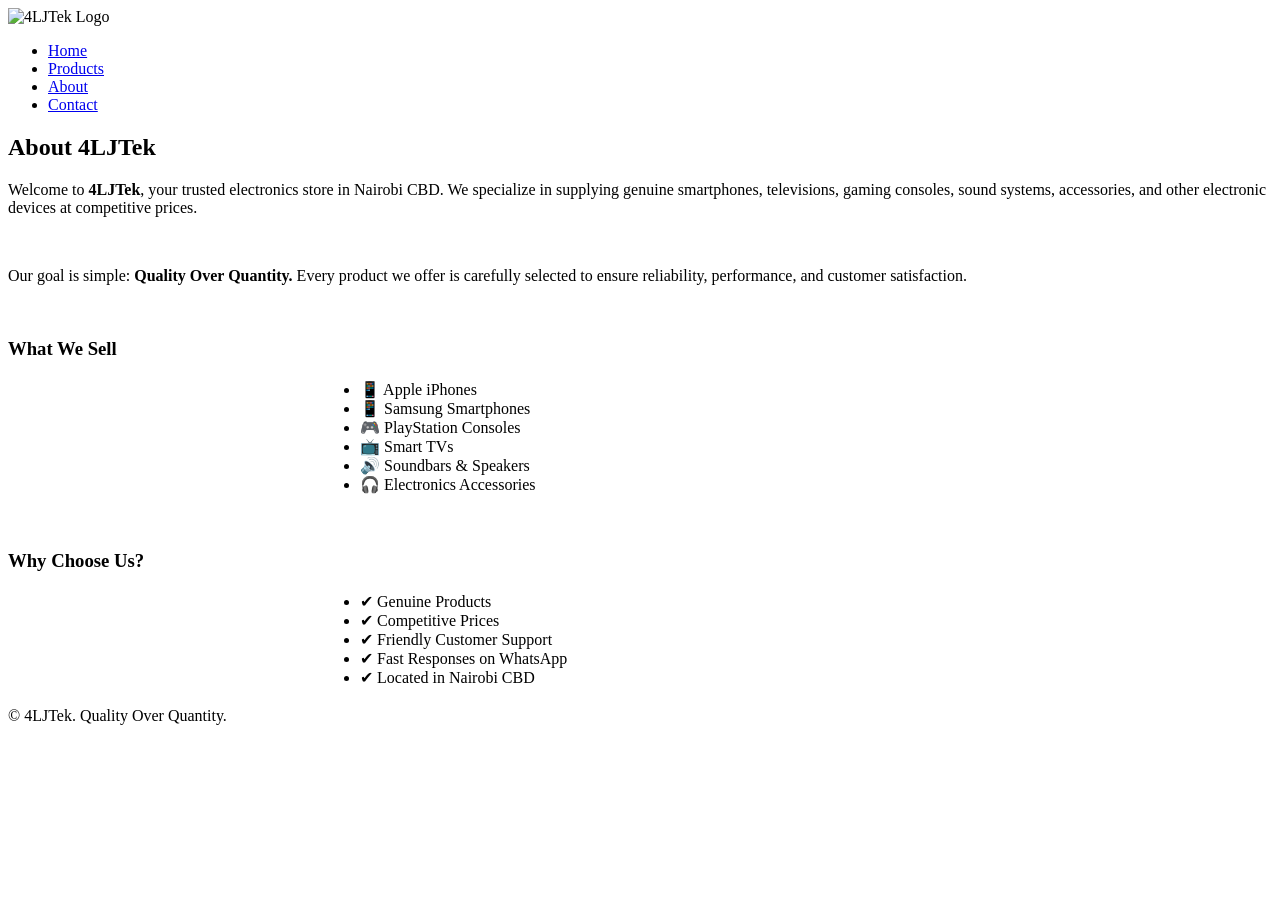
==== about.html @ 1acc46d1 "Rename About.html to about.html" ====
<!DOCTYPE html>
<html lang="en">
<head>
    <meta charset="UTF-8">
    <meta name="viewport" content="width=device-width, initial-scale=1.0">
    <title>About Us | 4LJTek</title>
    <link rel="stylesheet" href="css/style.css">
</head>
<body>

<header>
    <div class="logo">
        <img src="images/logo.png" alt="4LJTek Logo">
    </div>

    <nav>
        <ul>
            <li><a href="index.html">Home</a></li>
            <li><a href="products.html">Products</a></li>
            <li><a href="about.html">About</a></li>
            <li><a href="contact.html">Contact</a></li>
        </ul>
    </nav>
</header>

<section class="about">
    <h2>About 4LJTek</h2>

    <p>
        Welcome to <strong>4LJTek</strong>, your trusted electronics store in Nairobi CBD.
        We specialize in supplying genuine smartphones, televisions, gaming consoles,
        sound systems, accessories, and other electronic devices at competitive prices.
    </p>

    <br>

    <p>
        Our goal is simple:
        <strong>Quality Over Quantity.</strong>
        Every product we offer is carefully selected to ensure reliability,
        performance, and customer satisfaction.
    </p>

    <br>

    <h3>What We Sell</h3>

    <ul style="max-width:600px;margin:20px auto;text-align:left;">
        <li>📱 Apple iPhones</li>
        <li>📱 Samsung Smartphones</li>
        <li>🎮 PlayStation Consoles</li>
        <li>📺 Smart TVs</li>
        <li>🔊 Soundbars & Speakers</li>
        <li>🎧 Electronics Accessories</li>
    </ul>

    <br>

    <h3>Why Choose Us?</h3>

    <ul style="max-width:600px;margin:20px auto;text-align:left;">
        <li>✔ Genuine Products</li>
        <li>✔ Competitive Prices</li>
        <li>✔ Friendly Customer Support</li>
        <li>✔ Fast Responses on WhatsApp</li>
        <li>✔ Located in Nairobi CBD</li>
    </ul>

</section>

<footer>
    <p>&copy; <span id="year"></span> 4LJTek. Quality Over Quantity.</p>
</footer>

<script src="js/script.js"></script>

</body>
</html>
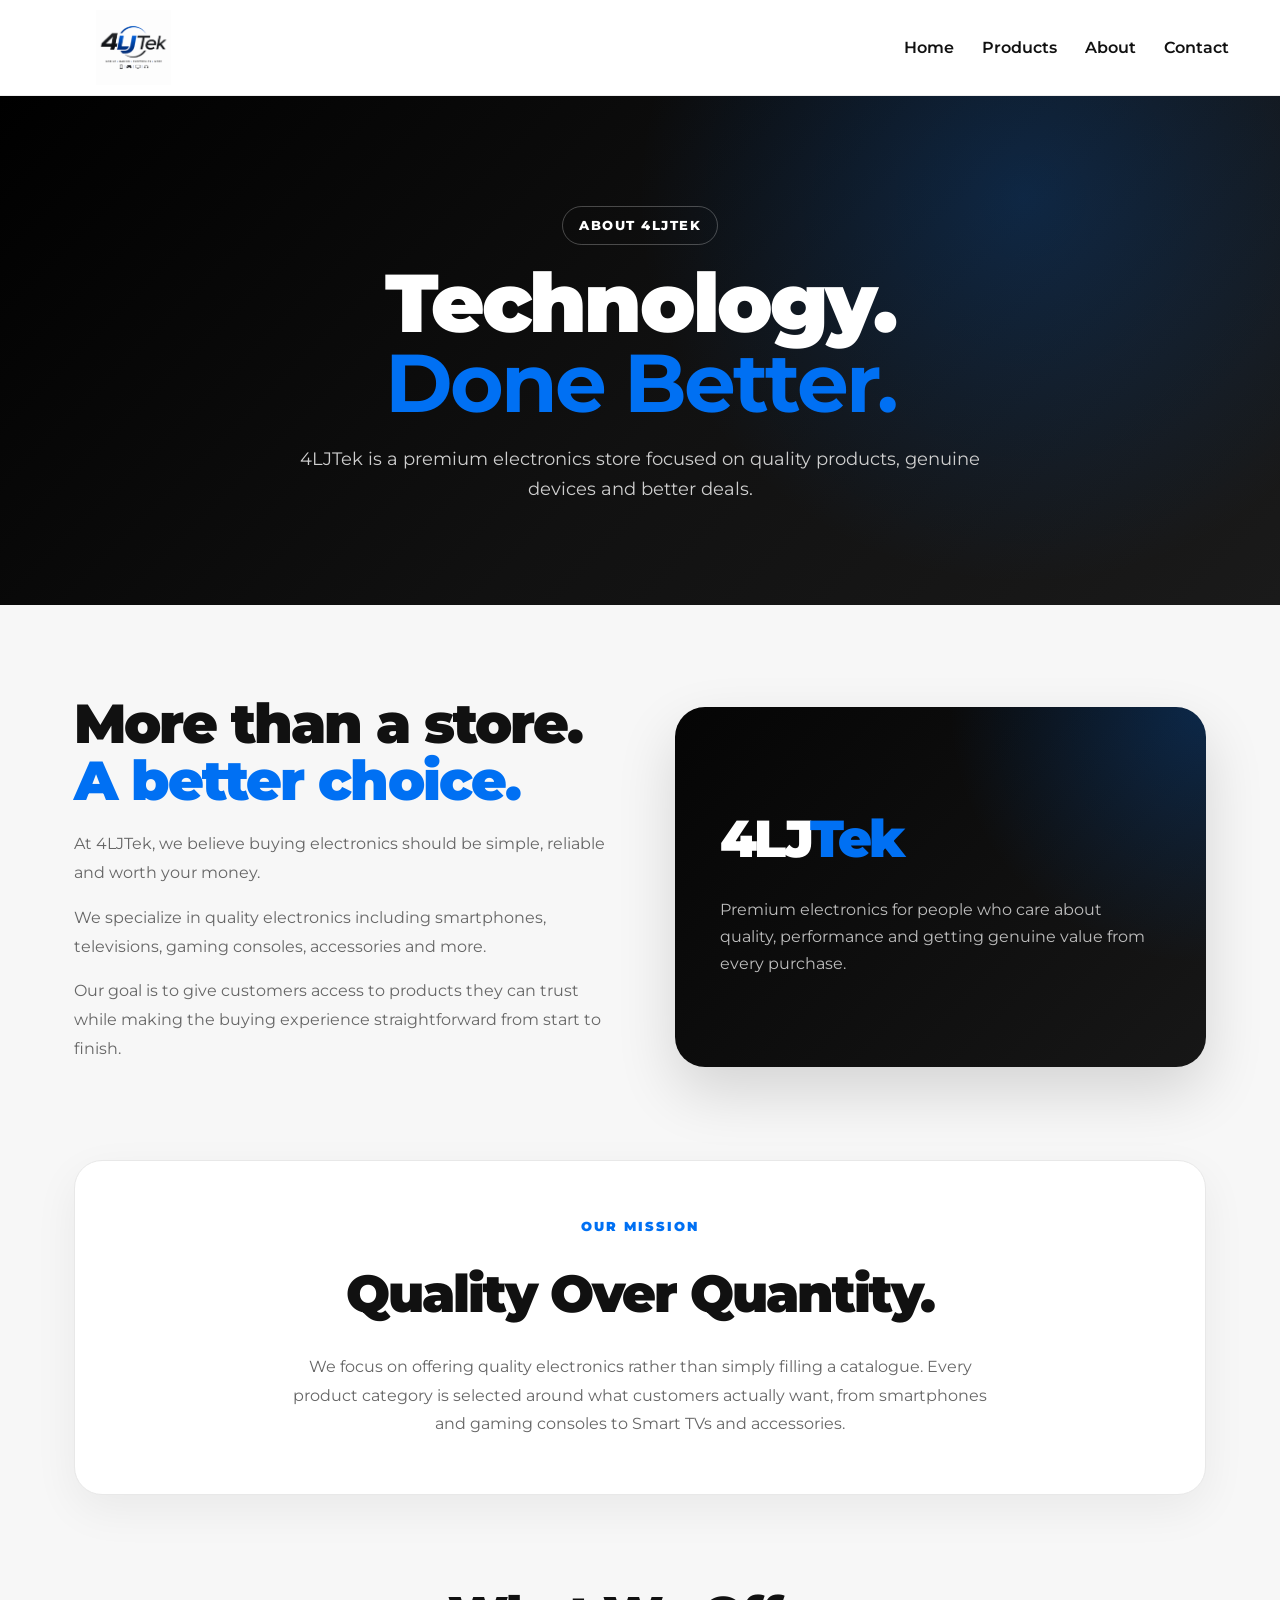
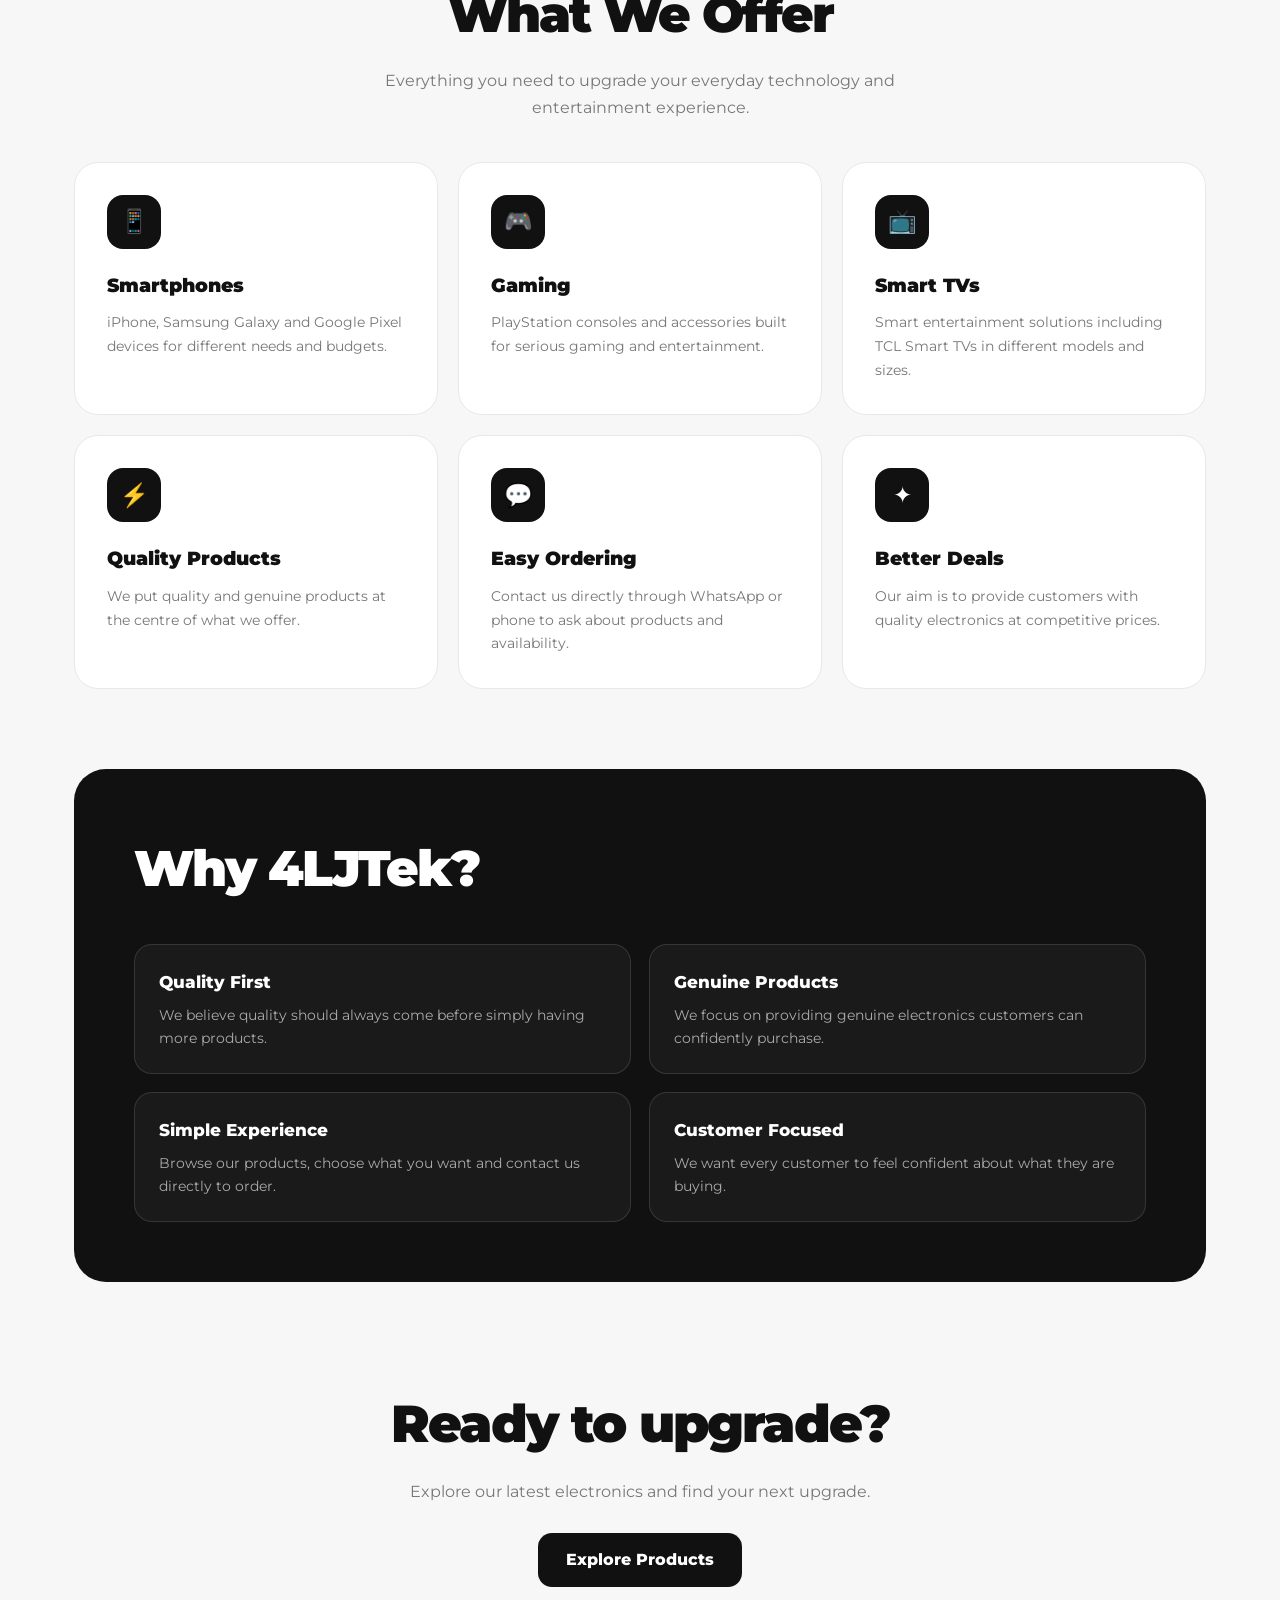
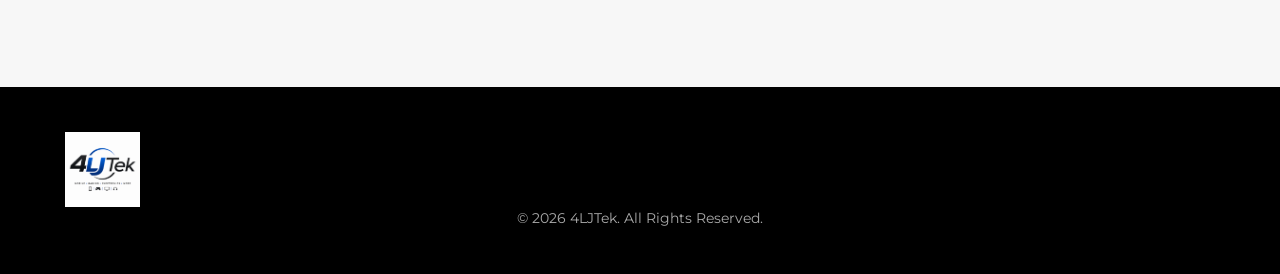
==== commit f8ff4b20: "Update about.html" ====
--- a/about.html
+++ b/about.html
@@ -1,14 +1,416 @@
 <!DOCTYPE html>
 <html lang="en">
+
 <head>
     <meta charset="UTF-8">
     <meta name="viewport" content="width=device-width, initial-scale=1.0">
-    <title>About Us | 4LJTek</title>
+
+    <title>About 4LJTek | Premium Electronics</title>
+
     <link rel="stylesheet" href="css/style.css">
+
+    <style>
+        /* ==========================================
+           4LJTEK PREMIUM ABOUT PAGE
+           ========================================== */
+
+        .about-page {
+            background: #f7f7f7;
+            color: #111;
+        }
+
+        /* HERO */
+
+        .about-hero {
+            background:
+                radial-gradient(circle at 80% 20%, rgba(0, 112, 243, 0.22), transparent 35%),
+                linear-gradient(135deg, #000000, #111111 55%, #1a1a1a);
+            color: #fff;
+            padding: 110px 7% 100px;
+            text-align: center;
+        }
+
+        .about-hero span {
+            display: inline-block;
+            margin-bottom: 18px;
+            padding: 8px 16px;
+            border: 1px solid rgba(255,255,255,.25);
+            border-radius: 30px;
+            font-size: 13px;
+            font-weight: 800;
+            letter-spacing: 1.5px;
+            text-transform: uppercase;
+            color: #fff;
+        }
+
+        .about-hero h1 {
+            margin: 0 auto 20px;
+            max-width: 900px;
+            font-size: clamp(44px, 7vw, 82px);
+            line-height: .98;
+            letter-spacing: -3px;
+            font-weight: 900;
+        }
+
+        .about-hero h1 strong {
+            color: #0070f3;
+        }
+
+        .about-hero p {
+            max-width: 680px;
+            margin: 0 auto;
+            color: #cfcfcf;
+            font-size: 18px;
+            line-height: 1.7;
+        }
+
+
+        /* MAIN */
+
+        .about-content {
+            max-width: 1180px;
+            margin: auto;
+            padding: 90px 24px;
+        }
+
+
+        /* INTRO */
+
+        .about-intro {
+            display: grid;
+            grid-template-columns: 1fr 1fr;
+            gap: 70px;
+            align-items: center;
+            margin-bottom: 80px;
+        }
+
+        .about-intro h2 {
+            margin: 0 0 20px;
+            font-size: clamp(34px, 5vw, 55px);
+            line-height: 1.05;
+            letter-spacing: -2px;
+            font-weight: 900;
+        }
+
+        .about-intro h2 span {
+            color: #0070f3;
+        }
+
+        .about-intro p {
+            color: #666;
+            font-size: 16px;
+            line-height: 1.8;
+            margin-bottom: 16px;
+        }
+
+
+        /* BRAND CARD */
+
+        .about-brand-card {
+            min-height: 360px;
+            border-radius: 30px;
+            padding: 45px;
+            background:
+                radial-gradient(circle at top right, rgba(0,112,243,.25), transparent 40%),
+                linear-gradient(135deg, #050505, #171717);
+            color: #fff;
+            display: flex;
+            flex-direction: column;
+            justify-content: center;
+            box-shadow: 0 25px 60px rgba(0,0,0,.14);
+        }
+
+        .about-brand-card .brand-mark {
+            font-size: 52px;
+            font-weight: 900;
+            letter-spacing: -3px;
+            margin-bottom: 15px;
+        }
+
+        .about-brand-card .brand-mark span {
+            color: #0070f3;
+        }
+
+        .about-brand-card p {
+            color: #bdbdbd;
+            line-height: 1.7;
+            margin: 0;
+        }
+
+
+        /* MISSION */
+
+        .mission-card {
+            background: #fff;
+            border: 1px solid #e8e8e8;
+            border-radius: 28px;
+            padding: 55px;
+            text-align: center;
+            box-shadow: 0 15px 45px rgba(0,0,0,.06);
+            margin-bottom: 80px;
+        }
+
+        .mission-card small {
+            display: block;
+            margin-bottom: 15px;
+            color: #0070f3;
+            font-size: 13px;
+            font-weight: 900;
+            letter-spacing: 2px;
+            text-transform: uppercase;
+        }
+
+        .mission-card h2 {
+            margin: 0 0 18px;
+            font-size: clamp(34px, 5vw, 52px);
+            font-weight: 900;
+            letter-spacing: -2px;
+        }
+
+        .mission-card p {
+            max-width: 700px;
+            margin: auto;
+            color: #666;
+            line-height: 1.8;
+            font-size: 16px;
+        }
+
+
+        /* WHAT WE OFFER */
+
+        .offer-section {
+            margin-bottom: 80px;
+        }
+
+        .section-heading {
+            text-align: center;
+            margin-bottom: 40px;
+        }
+
+        .section-heading h2 {
+            margin: 0 0 12px;
+            font-size: clamp(34px, 5vw, 50px);
+            font-weight: 900;
+            letter-spacing: -2px;
+        }
+
+        .section-heading p {
+            margin: 0 auto;
+            max-width: 600px;
+            color: #777;
+            line-height: 1.7;
+        }
+
+        .offer-grid {
+            display: grid;
+            grid-template-columns: repeat(3, 1fr);
+            gap: 20px;
+        }
+
+        .offer-card {
+            background: #fff;
+            border: 1px solid #e8e8e8;
+            border-radius: 24px;
+            padding: 32px;
+            transition: transform .3s ease, box-shadow .3s ease;
+        }
+
+        .offer-card:hover {
+            transform: translateY(-6px);
+            box-shadow: 0 18px 45px rgba(0,0,0,.08);
+        }
+
+        .offer-icon {
+            width: 54px;
+            height: 54px;
+            border-radius: 16px;
+            background: #111;
+            color: #fff;
+            display: flex;
+            align-items: center;
+            justify-content: center;
+            font-size: 23px;
+            margin-bottom: 22px;
+        }
+
+        .offer-card h3 {
+            margin: 0 0 10px;
+            font-size: 19px;
+            font-weight: 900;
+        }
+
+        .offer-card p {
+            margin: 0;
+            color: #777;
+            line-height: 1.7;
+            font-size: 14px;
+        }
+
+
+        /* WHY 4LJTEK */
+
+        .why-section {
+            background: #111;
+            color: #fff;
+            border-radius: 32px;
+            padding: 60px;
+            margin-bottom: 80px;
+        }
+
+        .why-section h2 {
+            margin: 0 0 35px;
+            font-size: clamp(34px, 5vw, 50px);
+            font-weight: 900;
+            letter-spacing: -2px;
+        }
+
+        .why-grid {
+            display: grid;
+            grid-template-columns: repeat(2, 1fr);
+            gap: 18px;
+        }
+
+        .why-item {
+            padding: 24px;
+            border: 1px solid rgba(255,255,255,.12);
+            border-radius: 18px;
+            background: rgba(255,255,255,.04);
+        }
+
+        .why-item h3 {
+            margin: 0 0 8px;
+            font-size: 17px;
+            font-weight: 800;
+        }
+
+        .why-item p {
+            margin: 0;
+            color: #aaa;
+            font-size: 14px;
+            line-height: 1.6;
+        }
+
+
+        /* CTA */
+
+        .about-cta {
+            text-align: center;
+            padding: 20px 0 10px;
+        }
+
+        .about-cta h2 {
+            margin: 0 0 14px;
+            font-size: clamp(34px, 5vw, 52px);
+            font-weight: 900;
+            letter-spacing: -2px;
+        }
+
+        .about-cta p {
+            color: #777;
+            margin-bottom: 28px;
+        }
+
+        .about-cta a {
+            display: inline-flex;
+            align-items: center;
+            justify-content: center;
+            min-height: 54px;
+            padding: 0 28px;
+            border-radius: 14px;
+            background: #111;
+            color: #fff;
+            text-decoration: none;
+            font-weight: 800;
+            transition: transform .2s ease;
+        }
+
+        .about-cta a:hover {
+            transform: translateY(-3px);
+        }
+
+
+        /* MOBILE */
+
+        @media (max-width: 700px) {
+
+            .about-hero {
+                padding: 75px 22px 70px;
+            }
+
+            .about-hero h1 {
+                letter-spacing: -2px;
+            }
+
+            .about-hero p {
+                font-size: 15px;
+            }
+
+            .about-content {
+                padding: 60px 18px;
+            }
+
+            .about-intro {
+                grid-template-columns: 1fr;
+                gap: 35px;
+                margin-bottom: 55px;
+            }
+
+            .about-intro h2 {
+                letter-spacing: -1.5px;
+            }
+
+            .about-brand-card {
+                min-height: 280px;
+                padding: 32px;
+                border-radius: 24px;
+            }
+
+            .about-brand-card .brand-mark {
+                font-size: 44px;
+            }
+
+            .mission-card {
+                padding: 35px 24px;
+                border-radius: 24px;
+                margin-bottom: 55px;
+            }
+
+            .offer-section {
+                margin-bottom: 55px;
+            }
+
+            .offer-grid {
+                grid-template-columns: 1fr;
+                gap: 14px;
+            }
+
+            .offer-card {
+                padding: 26px;
+            }
+
+            .why-section {
+                padding: 35px 22px;
+                border-radius: 25px;
+                margin-bottom: 55px;
+            }
+
+            .why-grid {
+                grid-template-columns: 1fr;
+            }
+
+            .about-cta {
+                padding-bottom: 20px;
+            }
+        }
+    </style>
 </head>
-<body>
+
+
+<body class="about-page">
+
 
 <header>
+
     <div class="logo">
         <img src="images/logo.png" alt="4LJTek Logo">
     </div>
@@ -21,58 +423,334 @@
             <li><a href="contact.html">Contact</a></li>
         </ul>
     </nav>
+
 </header>
 
-<section class="about">
-    <h2>About 4LJTek</h2>
+
+<!-- ==========================================
+     HERO
+     ========================================== -->
+
+<section class="about-hero">
+
+    <span>About 4LJTek</span>
+
+    <h1>
+        Technology.<br>
+        <strong>Done Better.</strong>
+    </h1>
 
     <p>
-        Welcome to <strong>4LJTek</strong>, your trusted electronics store in Nairobi CBD.
-        We specialize in supplying genuine smartphones, televisions, gaming consoles,
-        sound systems, accessories, and other electronic devices at competitive prices.
+        4LJTek is a premium electronics store focused on
+        quality products, genuine devices and better deals.
     </p>
 
-    <br>
+</section>
+
+
+<main class="about-content">
+
+
+    <!-- ==========================================
+         INTRO
+         ========================================== -->
+
+    <section class="about-intro">
+
+        <div>
+
+            <h2>
+                More than a store.<br>
+                <span>A better choice.</span>
+            </h2>
+
+            <p>
+                At 4LJTek, we believe buying electronics should
+                be simple, reliable and worth your money.
+            </p>
+
+            <p>
+                We specialize in quality electronics including
+                smartphones, televisions, gaming consoles,
+                accessories and more.
+            </p>
+
+            <p>
+                Our goal is to give customers access to products
+                they can trust while making the buying experience
+                straightforward from start to finish.
+            </p>
+
+        </div>
+
+
+        <div class="about-brand-card">
+
+            <div class="brand-mark">
+                4LJ<span>Tek</span>
+            </div>
+
+            <p>
+                Premium electronics for people who care about
+                quality, performance and getting genuine value
+                from every purchase.
+            </p>
+
+        </div>
+
+    </section>
+
+
+
+    <!-- ==========================================
+         MISSION
+         ========================================== -->
+
+    <section class="mission-card">
+
+        <small>Our Mission</small>
+
+        <h2>
+            Quality Over Quantity.
+        </h2>
+
+        <p>
+            We focus on offering quality electronics rather than
+            simply filling a catalogue. Every product category
+            is selected around what customers actually want,
+            from smartphones and gaming consoles to Smart TVs
+            and accessories.
+        </p>
+
+    </section>
+
+
+
+    <!-- ==========================================
+         WHAT WE OFFER
+         ========================================== -->
+
+    <section class="offer-section">
+
+        <div class="section-heading">
+
+            <h2>What We Offer</h2>
+
+            <p>
+                Everything you need to upgrade your everyday
+                technology and entertainment experience.
+            </p>
+
+        </div>
+
+
+        <div class="offer-grid">
+
+
+            <div class="offer-card">
+
+                <div class="offer-icon">
+                    📱
+                </div>
+
+                <h3>Smartphones</h3>
+
+                <p>
+                    iPhone, Samsung Galaxy and Google Pixel
+                    devices for different needs and budgets.
+                </p>
+
+            </div>
+
+
+            <div class="offer-card">
+
+                <div class="offer-icon">
+                    🎮
+                </div>
+
+                <h3>Gaming</h3>
+
+                <p>
+                    PlayStation consoles and accessories
+                    built for serious gaming and entertainment.
+                </p>
+
+            </div>
+
+
+            <div class="offer-card">
+
+                <div class="offer-icon">
+                    📺
+                </div>
+
+                <h3>Smart TVs</h3>
+
+                <p>
+                    Smart entertainment solutions including
+                    TCL Smart TVs in different models and sizes.
+                </p>
+
+            </div>
+
+
+            <div class="offer-card">
+
+                <div class="offer-icon">
+                    ⚡
+                </div>
+
+                <h3>Quality Products</h3>
+
+                <p>
+                    We put quality and genuine products at the
+                    centre of what we offer.
+                </p>
+
+            </div>
+
+
+            <div class="offer-card">
+
+                <div class="offer-icon">
+                    💬
+                </div>
+
+                <h3>Easy Ordering</h3>
+
+                <p>
+                    Contact us directly through WhatsApp or
+                    phone to ask about products and availability.
+                </p>
+
+            </div>
+
+
+            <div class="offer-card">
+
+                <div class="offer-icon">
+                    ✦
+                </div>
+
+                <h3>Better Deals</h3>
+
+                <p>
+                    Our aim is to provide customers with quality
+                    electronics at competitive prices.
+                </p>
+
+            </div>
+
+
+        </div>
+
+    </section>
+
+
+
+    <!-- ==========================================
+         WHY 4LJTEK
+         ========================================== -->
+
+    <section class="why-section">
+
+        <h2>
+            Why 4LJTek?
+        </h2>
+
+
+        <div class="why-grid">
+
+            <div class="why-item">
+
+                <h3>Quality First</h3>
+
+                <p>
+                    We believe quality should always come before
+                    simply having more products.
+                </p>
+
+            </div>
+
+
+            <div class="why-item">
+
+                <h3>Genuine Products</h3>
+
+                <p>
+                    We focus on providing genuine electronics
+                    customers can confidently purchase.
+                </p>
+
+            </div>
+
+
+            <div class="why-item">
+
+                <h3>Simple Experience</h3>
+
+                <p>
+                    Browse our products, choose what you want
+                    and contact us directly to order.
+                </p>
+
+            </div>
+
+
+            <div class="why-item">
+
+                <h3>Customer Focused</h3>
+
+                <p>
+                    We want every customer to feel confident
+                    about what they are buying.
+                </p>
+
+            </div>
+
+        </div>
+
+    </section>
+
+
+
+    <!-- ==========================================
+         CTA
+         ========================================== -->
+
+    <section class="about-cta">
+
+        <h2>
+            Ready to upgrade?
+        </h2>
+
+        <p>
+            Explore our latest electronics and find your next upgrade.
+        </p>
+
+        <a href="products.html">
+            Explore Products
+        </a>
+
+    </section>
+
+
+</main>
+
+
+<footer>
+
+    <div class="logo">
+        <img src="images/logo.png" alt="4LJTek Logo">
+    </div>
 
     <p>
-        Our goal is simple:
-        <strong>Quality Over Quantity.</strong>
-        Every product we offer is carefully selected to ensure reliability,
-        performance, and customer satisfaction.
+        © 2026 4LJTek. All Rights Reserved.
     </p>
 
-    <br>
-
-    <h3>What We Sell</h3>
-
-    <ul style="max-width:600px;margin:20px auto;text-align:left;">
-        <li>📱 Apple iPhones</li>
-        <li>📱 Samsung Smartphones</li>
-        <li>🎮 PlayStation Consoles</li>
-        <li>📺 Smart TVs</li>
-        <li>🔊 Soundbars & Speakers</li>
-        <li>🎧 Electronics Accessories</li>
-    </ul>
-
-    <br>
-
-    <h3>Why Choose Us?</h3>
-
-    <ul style="max-width:600px;margin:20px auto;text-align:left;">
-        <li>✔ Genuine Products</li>
-        <li>✔ Competitive Prices</li>
-        <li>✔ Friendly Customer Support</li>
-        <li>✔ Fast Responses on WhatsApp</li>
-        <li>✔ Located in Nairobi CBD</li>
-    </ul>
-
-</section>
-
-<footer>
-    <p>&copy; <span id="year"></span> 4LJTek. Quality Over Quantity.</p>
 </footer>
 
-<script src="js/script.js"></script>
 
 </body>
 </html>
--- a/css/style.css
+++ b/css/style.css
@@ -0,0 +1,1330 @@
+@import url('https://fonts.googleapis.com/css2?family=Montserrat:wght@400;500;600;700;800&display=swap');
+
+:root {
+    --black: #000;
+    --dark: #111;
+    --white: #fff;
+    --gray: #777;
+    --light: #f7f7f7;
+    --border: #ddd;
+    --green: #25D366;
+    --radius: 22px;
+    --transition: .25s ease;
+}
+
+* {
+    margin: 0;
+    padding: 0;
+    box-sizing: border-box;
+}
+
+html {
+    scroll-behavior: smooth;
+}
+
+body {
+    font-family: 'Montserrat', Arial, sans-serif;
+    background: #fff;
+    color: #000;
+    line-height: 1.6;
+    overflow-x: hidden;
+}
+
+img {
+    max-width: 100%;
+    display: block;
+}
+
+a {
+    color: inherit;
+    text-decoration: none;
+}
+
+button,
+input {
+    font: inherit;
+}
+
+/* =========================
+   HEADER
+   ========================= */
+
+.site-header,
+header {
+    width: 100%;
+    min-height: 95px;
+    padding: 10px 4%;
+
+    background: #fff;
+    border-bottom: 1px solid #eee;
+
+    display: flex;
+    align-items: center;
+    justify-content: space-between;
+    gap: 30px;
+}
+
+.logo {
+    flex: 0 0 auto;
+}
+
+.logo img {
+    width: 165px;
+    height: auto;
+    max-height: 75px;
+    object-fit: contain;
+}
+
+nav {
+    flex: 0 0 auto;
+}
+
+nav ul {
+    list-style: none;
+    padding: 0;
+    margin: 0;
+
+    display: flex;
+    align-items: center;
+    gap: 28px;
+}
+
+nav ul li {
+    margin: 0;
+    padding: 0;
+}
+
+nav a {
+    display: inline-block;
+    white-space: nowrap;
+
+    font-size: 16px;
+    font-weight: 600;
+
+    transition: var(--transition);
+}
+
+nav a:hover {
+    opacity: .55;
+}
+
+/* =========================
+   HERO
+   ========================= */
+
+.hero {
+    background: linear-gradient(135deg, #000, #191919);
+    color: #fff;
+
+    padding: 100px 6%;
+}
+
+.hero-content {
+    width: 100%;
+    max-width: 1200px;
+    margin: 0 auto;
+}
+
+.hero h1 {
+    max-width: 800px;
+
+    font-size: clamp(55px, 8vw, 100px);
+    line-height: .94;
+    letter-spacing: -4px;
+    font-weight: 800;
+
+    margin-bottom: 32px;
+}
+
+.hero p {
+    max-width: 720px;
+
+    color: #ccc;
+
+    font-size: 21px;
+    line-height: 1.55;
+
+    margin-bottom: 38px;
+}
+
+.hero-buttons {
+    display: flex;
+    align-items: center;
+    gap: 14px;
+}
+
+.shop-btn,
+.hero-buttons .whatsapp-btn {
+    min-height: 58px;
+    padding: 0 34px;
+
+    display: inline-flex;
+    align-items: center;
+    justify-content: center;
+
+    border-radius: 30px;
+
+    font-size: 17px;
+    font-weight: 700;
+
+    transition: var(--transition);
+}
+
+.shop-btn {
+    background: #fff;
+    color: #000;
+}
+
+.hero-buttons .whatsapp-btn {
+    background: var(--green);
+    color: #fff;
+}
+
+.shop-btn:hover,
+.hero-buttons .whatsapp-btn:hover {
+    transform: translateY(-2px);
+}
+
+/* =========================
+   FEATURED
+   ========================= */
+
+.featured {
+    padding: 75px 4%;
+}
+
+.featured > h2 {
+    max-width: 1200px;
+    margin: 0 auto 32px;
+
+    font-size: clamp(48px, 7vw, 76px);
+    line-height: .95;
+    letter-spacing: -3px;
+    font-weight: 800;
+}
+
+.products {
+    max-width: 1200px;
+    margin: 0 auto;
+
+    display: grid;
+    grid-template-columns: repeat(4, 1fr);
+    gap: 20px;
+}
+
+.card {
+    background: #fafafa;
+
+    border: 1px solid #e2e2e2;
+    border-radius: var(--radius);
+
+    overflow: hidden;
+    padding: 18px;
+
+    text-align: center;
+
+    transition: var(--transition);
+}
+
+.card:hover {
+    transform: translateY(-5px);
+}
+
+.card img {
+    width: 100%;
+    height: 210px;
+
+    object-fit: contain;
+
+    margin-bottom: 12px;
+}
+
+.card h3 {
+    font-size: 20px;
+    font-weight: 700;
+}
+
+/* =========================
+   PRODUCTS PAGE
+   ========================= */
+
+.products-section {
+    width: min(1200px, 92%);
+    margin: 0 auto;
+
+    padding: 65px 0 80px;
+}
+
+.products-section > h2:first-child {
+    font-size: clamp(48px, 7vw, 78px);
+    line-height: 1;
+
+    letter-spacing: -3px;
+    font-weight: 800;
+
+    margin-bottom: 20px;
+}
+
+.products-intro {
+    max-width: 800px;
+
+    color: var(--gray);
+
+    font-size: 19px;
+    line-height: 1.55;
+
+    margin-bottom: 25px;
+}
+
+/* =========================
+   CATEGORY NAV
+   ========================= */
+
+.product-category-nav {
+    display: flex;
+    flex-wrap: wrap;
+
+    gap: 9px;
+
+    margin-bottom: 22px;
+}
+
+.product-category-nav a {
+    display: inline-flex;
+    align-items: center;
+    justify-content: center;
+
+    padding: 9px 21px;
+
+    border: 1px solid #d7d7d7;
+    border-radius: 30px;
+
+    background: #fff;
+
+    font-size: 15px;
+    font-weight: 500;
+
+    transition: var(--transition);
+}
+
+.product-category-nav a:hover {
+    background: #000;
+    color: #fff;
+    border-color: #000;
+}
+
+/* =========================
+   SEARCH
+   ========================= */
+
+#search {
+    width: 100% !important;
+    height: 68px;
+
+    padding: 0 24px !important;
+
+    margin-bottom: 48px !important;
+
+    border: 1px solid #ddd !important;
+    border-radius: 18px !important;
+
+    background: #fff;
+
+    font-size: 18px;
+
+    outline: none;
+}
+
+#search:focus {
+    border-color: #000 !important;
+}
+
+/* =========================
+   CATEGORY TITLES
+   ========================= */
+
+.category-title {
+    font-size: clamp(42px, 6vw, 58px);
+
+    line-height: 1;
+    letter-spacing: -2px;
+
+    font-weight: 800;
+
+    margin: 0 0 25px;
+}
+
+#smartphones,
+#playstation,
+#smart-tvs,
+#soundbars {
+    scroll-margin-top: 25px;
+}
+
+.category-title:not(:first-of-type) {
+    margin-top: 65px;
+}
+
+/* =========================
+   PRODUCT GRID
+   ========================= */
+
+.products-grid {
+    display: grid;
+
+    grid-template-columns: repeat(3, minmax(0, 1fr));
+
+    gap: 22px;
+}
+
+/* =========================
+   PRODUCT CARD
+   ========================= */
+
+.product-card {
+    min-width: 0;
+
+    background: #fff;
+
+    border: 1px solid #ddd;
+    border-radius: 22px;
+
+    overflow: hidden;
+
+    transition: var(--transition);
+}
+
+.product-card:hover {
+    transform: translateY(-4px);
+
+    box-shadow: 0 15px 35px rgba(0,0,0,.08);
+}
+
+.product-card > img {
+    width: 100%;
+
+    height: 270px;
+
+    object-fit: contain;
+
+    background: #f8f8f8;
+
+    padding: 22px;
+}
+
+.product-card h3 {
+    padding: 20px 22px 0;
+
+    font-size: 24px;
+    line-height: 1.2;
+
+    font-weight: 800;
+}
+
+.product-card .price {
+    padding: 10px 22px 0;
+
+    font-size: 20px;
+
+    font-weight: 700;
+}
+
+.product-card > p:not(.price) {
+    padding: 10px 22px 0;
+
+    color: var(--gray);
+
+    font-size: 16px;
+
+    line-height: 1.5;
+}
+
+/* =========================
+   PRODUCT BUTTONS
+   ========================= */
+
+.product-actions {
+    display: grid;
+
+    grid-template-columns: 1fr 1fr;
+
+    gap: 10px;
+
+    padding: 20px 22px 22px;
+}
+
+.product-actions a {
+    min-height: 52px;
+
+    display: flex;
+
+    align-items: center;
+    justify-content: center;
+
+    border-radius: 14px;
+
+    font-size: 15px;
+    font-weight: 700;
+
+    transition: var(--transition);
+}
+
+.product-actions a:hover {
+    transform: translateY(-2px);
+}
+
+.product-actions .whatsapp-btn {
+    background: var(--green);
+    color: #fff;
+}
+
+.product-actions .call-btn {
+    background: #000;
+    color: #fff;
+}
+
+/* =========================
+   FOOTER
+   ========================= */
+
+footer {
+    background: #000;
+
+    color: #fff;
+
+    padding: 45px 20px;
+
+    text-align: center;
+}
+
+footer p {
+    color: #aaa;
+
+    font-size: 14px;
+}
+
+/* =========================
+   TABLET
+   ========================= */
+
+@media (max-width: 900px) {
+
+    .site-header,
+    header {
+        padding: 12px 3%;
+        gap: 20px;
+    }
+
+    .logo img {
+        width: 145px;
+    }
+
+    nav ul {
+        gap: 18px;
+    }
+
+    nav a {
+        font-size: 14px;
+    }
+
+    .products {
+        grid-template-columns: repeat(2, 1fr);
+    }
+
+    .products-grid {
+        grid-template-columns: repeat(2, minmax(0, 1fr));
+    }
+
+    .hero {
+        padding: 85px 5%;
+    }
+}
+
+/* =========================
+   MOBILE
+   ========================= */
+
+@media (max-width: 600px) {
+
+    /* HEADER */
+
+    .site-header,
+    header {
+        min-height: auto;
+
+        padding: 10px 12px 14px;
+
+        flex-direction: column;
+
+        align-items: center;
+
+        gap: 8px;
+    }
+
+    .logo {
+        width: 100%;
+
+        display: flex;
+
+        justify-content: center;
+    }
+
+    .logo img {
+        width: 135px;
+        max-height: 65px;
+    }
+
+    nav {
+        width: 100%;
+    }
+
+    nav ul {
+        width: 100%;
+
+        display: flex;
+
+        align-items: center;
+        justify-content: center;
+
+        gap: 20px;
+    }
+
+    nav a {
+        font-size: 13px;
+        font-weight: 600;
+    }
+
+    /* HERO */
+
+    .hero {
+        padding: 68px 28px 70px;
+    }
+
+    .hero h1 {
+        font-size: 52px;
+
+        line-height: .94;
+
+        letter-spacing: -3px;
+
+        margin-bottom: 26px;
+    }
+
+    .hero p {
+        font-size: 18px;
+
+        line-height: 1.55;
+
+        margin-bottom: 32px;
+    }
+
+    .hero-buttons {
+        width: 100%;
+
+        flex-direction: column;
+
+        gap: 12px;
+    }
+
+    .shop-btn,
+    .hero-buttons .whatsapp-btn {
+        width: 100%;
+
+        min-height: 58px;
+
+        padding: 0 20px;
+    }
+
+    /* FEATURED */
+
+    .featured {
+        padding: 58px 20px;
+    }
+
+    .featured > h2 {
+        margin-bottom: 28px;
+
+        font-size: 46px;
+
+        line-height: .95;
+
+        letter-spacing: -2.5px;
+    }
+
+    .products {
+        grid-template-columns: 1fr 1fr;
+
+        gap: 12px;
+    }
+
+    .card {
+        padding: 10px;
+
+        border-radius: 17px;
+    }
+
+    .card img {
+        height: 140px;
+    }
+
+    .card h3 {
+        font-size: 15px;
+    }
+
+    /* PRODUCTS */
+
+    .products-section {
+        width: calc(100% - 32px);
+
+        padding: 48px 0 60px;
+    }
+
+    .products-section > h2:first-child {
+        font-size: 47px;
+
+        line-height: .98;
+
+        letter-spacing: -2.5px;
+
+        margin-bottom: 18px;
+    }
+
+    .products-intro {
+        font-size: 17px;
+
+        line-height: 1.55;
+
+        margin-bottom: 22px;
+    }
+
+    /* CATEGORY BUTTONS */
+
+    .product-category-nav {
+        gap: 8px;
+
+        margin-bottom: 20px;
+    }
+
+    .product-category-nav a {
+        padding: 9px 16px;
+
+        font-size: 14px;
+    }
+
+    /* SEARCH */
+
+    #search {
+        height: 65px;
+
+        padding: 0 20px !important;
+
+        margin-bottom: 40px !important;
+
+        border-radius: 17px !important;
+
+        font-size: 17px;
+    }
+
+    /* CATEGORY TITLE */
+
+    .category-title {
+        font-size: 40px;
+
+        letter-spacing: -2px;
+
+        margin-bottom: 22px;
+    }
+
+    .category-title:not(:first-of-type) {
+        margin-top: 55px;
+    }
+
+    /* PRODUCT GRID */
+
+    .products-grid {
+        grid-template-columns: 1fr;
+
+        gap: 16px;
+    }
+
+    /* PRODUCT CARD */
+
+    .product-card {
+        border-radius: 20px;
+    }
+
+    .product-card > img {
+        height: 270px;
+
+        padding: 18px;
+    }
+
+    .product-card h3 {
+        padding: 19px 20px 0;
+
+        font-size: 24px;
+    }
+
+    .product-card .price {
+        padding: 9px 20px 0;
+
+        font-size: 20px;
+    }
+
+    .product-card > p:not(.price) {
+        padding: 9px 20px 0;
+
+        font-size: 16px;
+    }
+
+    .product-actions {
+        padding: 18px 20px 20px;
+
+        gap: 9px;
+    }
+
+    .product-actions a {
+        min-height: 50px;
+
+        font-size: 14px;
+    }
+
+    /* FOOTER */
+
+    footer {
+        padding: 38px 20px;
+    }
+}
+
+/* =========================
+   SMALL PHONES
+   ========================= */
+
+@media (max-width: 380px) {
+
+    .logo img {
+        width: 125px;
+    }
+
+    nav ul {
+        gap: 13px;
+    }
+
+    nav a {
+        font-size: 11px;
+    }
+
+    .hero {
+        padding: 58px 22px 62px;
+    }
+
+    .hero h1 {
+        font-size: 45px;
+    }
+
+    .hero p {
+        font-size: 16px;
+    }
+
+    .featured > h2 {
+        font-size: 41px;
+    }
+
+    .products-section > h2:first-child {
+        font-size: 42px;
+    }
+
+    .category-title {
+        font-size: 36px;
+    }
+
+    .product-card > img {
+        height: 250px;
+    }
+}
+/* =========================================================
+   4LJTEK - FINAL MOBILE POLISH
+   ========================================================= */
+
+@media (max-width: 600px) {
+
+    /* Compact mobile header */
+    .site-header,
+    header {
+        padding: 8px 12px 12px;
+        gap: 5px;
+    }
+
+    .logo img {
+        width: 125px;
+        max-height: 58px;
+    }
+
+    nav ul {
+        gap: 17px;
+    }
+
+    nav a {
+        font-size: 13px;
+    }
+
+    /* Products page - tighter spacing */
+    .products-section {
+        padding-top: 42px;
+    }
+
+    .products-section > h2:first-child {
+        margin-bottom: 15px;
+    }
+
+    .products-intro {
+        margin-bottom: 18px;
+    }
+
+    .product-category-nav {
+        margin-bottom: 16px;
+    }
+
+    #search {
+        height: 62px;
+        margin-bottom: 28px !important;
+    }
+
+    /* Bring Smartphones closer to search */
+    .category-title {
+        margin-bottom: 20px;
+    }
+
+    .category-title:not(:first-of-type) {
+        margin-top: 48px;
+    }
+
+    /* Slightly shorter product image area */
+    .product-card > img {
+        height: 250px;
+        padding: 16px;
+    }
+
+    .product-card h3 {
+        font-size: 23px;
+    }
+}
+
+/* Extra-small phones */
+@media (max-width: 380px) {
+
+    .logo img {
+        width: 115px;
+    }
+
+    nav ul {
+        gap: 12px;
+    }
+
+    nav a {
+        font-size: 11px;
+    }
+
+    .product-card > img {
+        height: 235px;
+    }
+}
+@media (max-width: 600px) {
+
+    #search {
+        margin-bottom: 15px !important;
+    }
+
+    .category-title {
+        margin-top: 0 !important;
+        margin-bottom: 20px;
+    }
+
+    .category-title:not(:first-of-type) {
+        margin-top: 45px !important;
+    }
+
+}
+/* =========================================================
+   4LJTEK - PRODUCT CARD FINAL POLISH
+   ========================================================= */
+
+@media (max-width: 600px) {
+
+    /* Product grid */
+    .products-grid {
+        display: grid;
+        grid-template-columns: 1fr;
+        gap: 20px;
+    }
+
+    /* Product card */
+    .product-card {
+        width: 100%;
+        border-radius: 20px;
+        overflow: hidden;
+    }
+
+    /* Product image */
+    .product-card > img {
+        width: 100%;
+        height: 240px;
+        padding: 15px;
+
+        object-fit: contain;
+
+        background: #f7f7f7;
+    }
+
+    /* Product name */
+    .product-card h3 {
+        padding: 18px 20px 0;
+
+        font-size: 22px;
+        line-height: 1.25;
+
+        font-weight: 800;
+    }
+
+    /* Price */
+    .product-card .price {
+        padding: 8px 20px 0;
+
+        font-size: 19px;
+        font-weight: 700;
+    }
+
+    /* Description */
+    .product-card > p:not(.price) {
+        padding: 8px 20px 0;
+
+        font-size: 15px;
+        line-height: 1.5;
+
+        color: #777;
+    }
+
+    /* Buttons */
+    .product-actions {
+        display: grid;
+
+        grid-template-columns: 1fr 1fr;
+
+        gap: 10px;
+
+        padding: 18px 20px 20px;
+    }
+
+    .product-actions a {
+        min-height: 50px;
+
+        border-radius: 13px;
+
+        font-size: 14px;
+        font-weight: 700;
+    }
+
+}
+
+
+/* =========================================================
+   VERY SMALL PHONES
+   ========================================================= */
+
+@media (max-width: 380px) {
+
+    .product-card > img {
+        height: 220px;
+    }
+
+    .product-card h3 {
+        font-size: 21px;
+    }
+
+    .product-card .price {
+        font-size: 18px;
+    }
+
+    .product-actions a {
+        font-size: 13px;
+    }
+
+}
+/* =========================================================
+   4LJTEK - CATEGORY NAVIGATION POLISH
+   ========================================================= */
+
+.product-category-nav {
+    display: flex;
+    flex-wrap: wrap;
+    gap: 10px;
+    margin-bottom: 20px;
+}
+
+.product-category-nav a {
+    cursor: pointer;
+    transition: all .25s ease;
+}
+
+.product-category-nav a:active {
+    transform: scale(.96);
+}
+
+@media (max-width: 600px) {
+
+    .product-category-nav {
+        display: grid;
+        grid-template-columns: repeat(2, 1fr);
+        gap: 9px;
+    }
+
+    .product-category-nav a {
+        width: 100%;
+        min-height: 44px;
+        padding: 8px 10px;
+
+        font-size: 13px;
+        text-align: center;
+    }
+
+}
+/* ==========================================
+   4LJTEK PRODUCTS PAGE — FINAL PREMIUM POLISH
+   ========================================== */
+
+/* Product cards */
+.product-card {
+    border: 1px solid #e8e8e8;
+    border-radius: 24px;
+    background: #ffffff;
+    box-shadow: 0 10px 30px rgba(0, 0, 0, 0.06);
+    overflow: hidden;
+    transition: transform 0.3s ease, box-shadow 0.3s ease;
+}
+
+.product-card:hover {
+    transform: translateY(-6px);
+    box-shadow: 0 18px 45px rgba(0, 0, 0, 0.10);
+}
+
+/* Product images */
+.product-card img {
+    width: 100%;
+    height: 250px;
+    object-fit: contain;
+    background: #f7f7f7;
+    border-radius: 18px;
+    padding: 18px;
+    display: block;
+}
+
+/* Product name */
+.product-card h3 {
+    font-size: 19px;
+    font-weight: 800;
+    margin-top: 20px;
+    margin-bottom: 8px;
+    line-height: 1.25;
+}
+
+/* Price */
+.product-card .price {
+    color: #0070f3;
+    font-size: 16px;
+    font-weight: 800;
+    margin-bottom: 12px;
+}
+
+/* Description */
+.product-card > p:not(.price) {
+    color: #777;
+    font-size: 14px;
+    line-height: 1.6;
+}
+
+/* Buttons */
+.product-actions {
+    display: grid;
+    grid-template-columns: 1fr 1fr;
+    gap: 10px;
+    margin-top: 22px;
+}
+
+.product-actions .whatsapp-btn,
+.product-actions .call-btn {
+    min-height: 48px;
+    border-radius: 13px;
+    display: flex;
+    align-items: center;
+    justify-content: center;
+    text-align: center;
+    font-size: 14px;
+    font-weight: 800;
+    text-decoration: none;
+    transition: transform 0.2s ease, opacity 0.2s ease;
+}
+
+.product-actions .whatsapp-btn {
+    background: #25d366;
+    color: #ffffff;
+}
+
+.product-actions .call-btn {
+    background: #f1f1f1;
+    color: #111111;
+    border: 1px solid #dddddd;
+}
+
+.product-actions .whatsapp-btn:hover,
+.product-actions .call-btn:hover {
+    transform: translateY(-2px);
+    opacity: 0.9;
+}
+
+/* Add to Cart button created by JavaScript */
+.product-actions .add-cart-btn {
+    grid-column: 1 / -1;
+    width: 100%;
+    min-height: 52px !important;
+    border-radius: 14px !important;
+    background: #111111 !important;
+    color: #ffffff !important;
+    border: none !important;
+    font-size: 15px !important;
+    font-weight: 800 !important;
+    transition: transform 0.2s ease, background 0.2s ease;
+}
+
+.product-actions .add-cart-btn:hover {
+    transform: translateY(-2px);
+    background: #222222 !important;
+}
+
+
+/* ==========================================
+   MOBILE PREMIUM POLISH
+   ========================================== */
+
+@media (max-width: 600px) {
+
+    .products-section {
+        padding-left: 18px;
+        padding-right: 18px;
+    }
+
+    .product-category-nav {
+        gap: 10px;
+        margin-bottom: 28px;
+    }
+
+    .product-category-nav a {
+        min-height: 58px;
+        padding: 0 16px;
+        border-radius: 30px;
+        display: flex;
+        align-items: center;
+        justify-content: center;
+        font-size: 14px;
+        font-weight: 800;
+    }
+
+    #search {
+        height: 74px !important;
+        padding: 0 22px !important;
+        border-radius: 24px !important;
+        font-size: 17px !important;
+        margin-bottom: 55px !important;
+        box-shadow: 0 10px 30px rgba(0, 0, 0, 0.05);
+    }
+
+    .category-title {
+        font-size: 38px !important;
+        line-height: 1.05;
+        margin-bottom: 28px !important;
+        letter-spacing: -1.5px;
+    }
+
+    .products-grid {
+        grid-template-columns: repeat(2, minmax(0, 1fr)) !important;
+        gap: 16px !important;
+    }
+
+    .product-card {
+        padding: 16px !important;
+        border-radius: 22px;
+    }
+
+    .product-card img {
+        height: 220px;
+        padding: 12px;
+        border-radius: 17px;
+    }
+
+    .product-card h3 {
+        font-size: 17px;
+        margin-top: 17px;
+        min-height: 43px;
+    }
+
+    .product-card .price {
+        font-size: 14px;
+        margin-top: 6px;
+    }
+
+    .product-card > p:not(.price) {
+        font-size: 13px;
+        line-height: 1.5;
+        min-height: 78px;
+    }
+
+    .product-actions {
+        gap: 8px;
+        margin-top: 16px;
+    }
+
+    .product-actions .add-cart-btn {
+        min-height: 54px !important;
+        font-size: 14px !important;
+        padding: 8px !important;
+    }
+
+    .product-actions .whatsapp-btn,
+    .product-actions .call-btn {
+        width: 100% !important;
+        min-width: 0 !important;
+        min-height: 50px;
+        padding: 8px 4px;
+        font-size: 12px;
+        border-radius: 13px;
+    }
+}
+
+
+/* Extra-small phones */
+@media (max-width: 380px) {
+
+    .products-grid {
+        gap: 12px !important;
+    }
+
+    .product-card {
+        padding: 12px !important;
+    }
+
+    .product-card img {
+        height: 185px;
+    }
+
+    .product-card h3 {
+        font-size: 15px;
+    }
+
+    .product-card > p:not(.price) {
+        font-size: 12px;
+    }
+
+    .product-actions .whatsapp-btn,
+    .product-actions .call-btn {
+        font-size: 11px;
+    }
+}
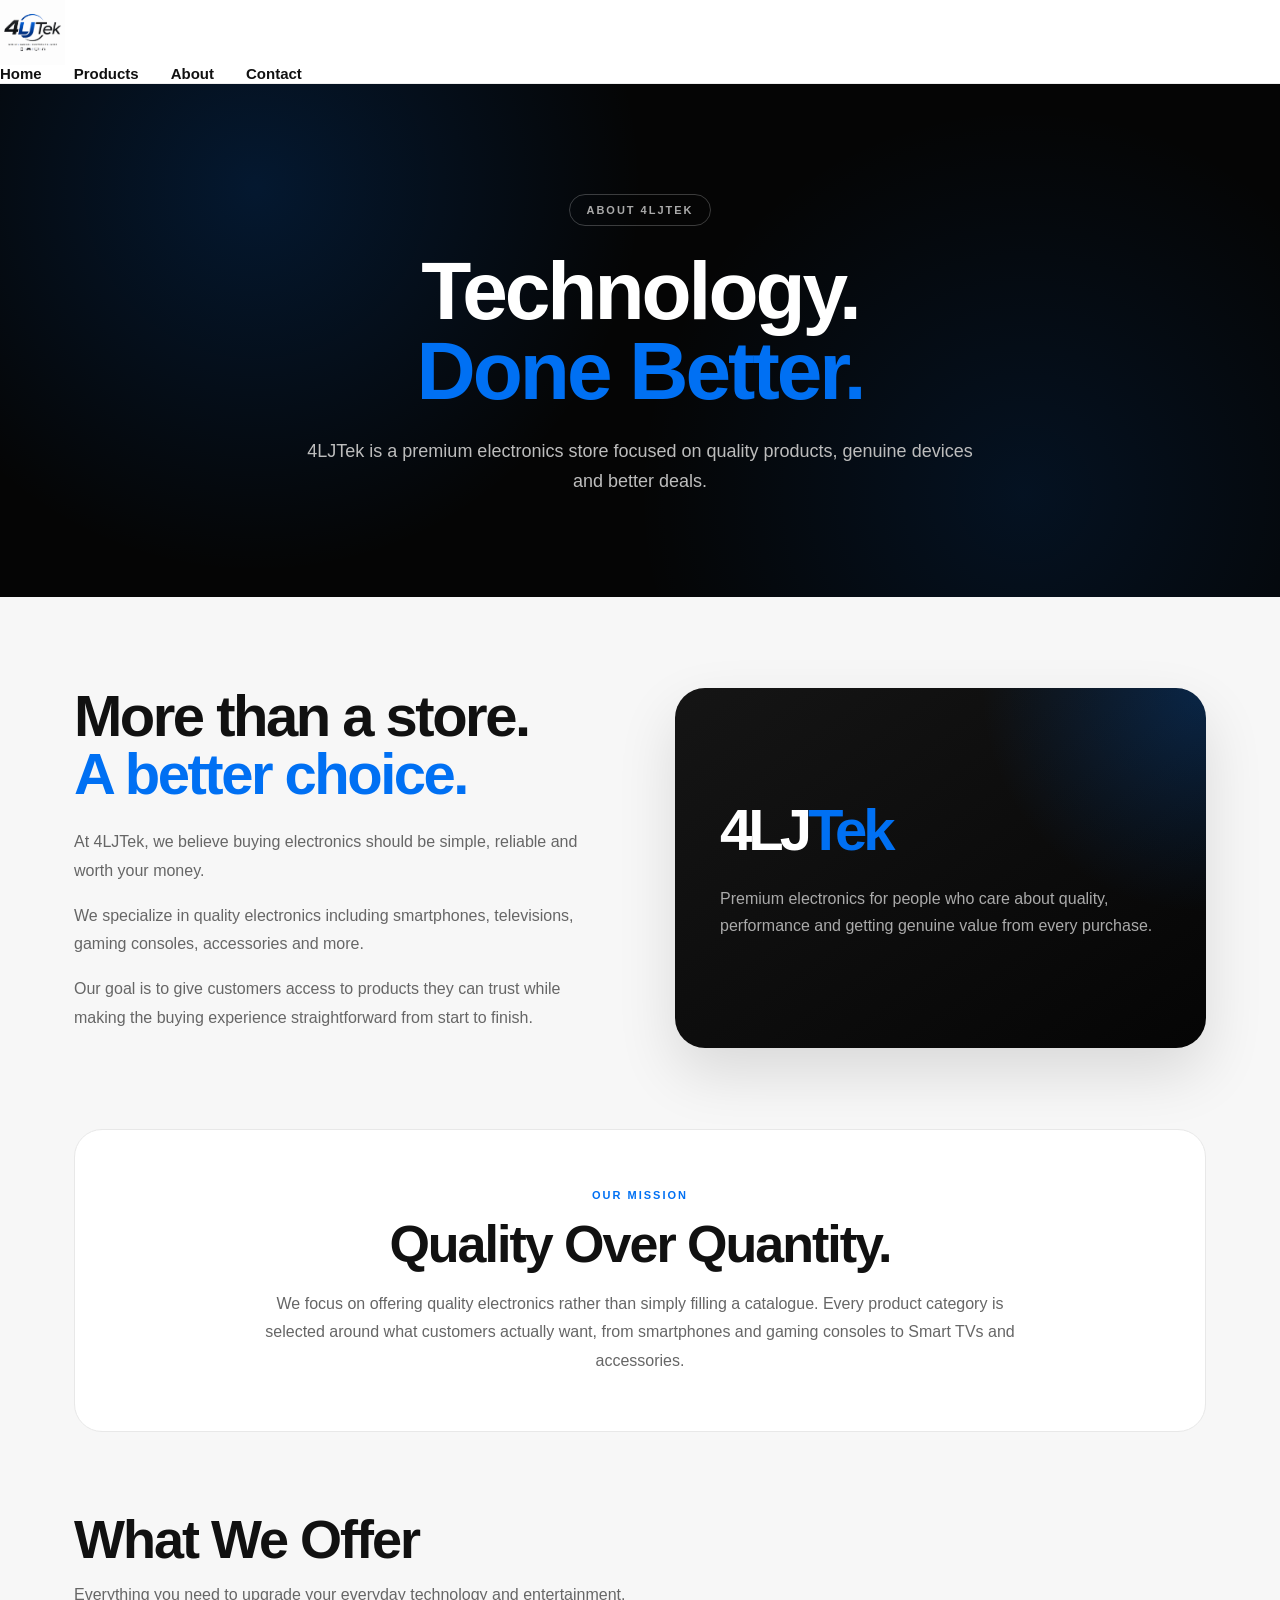
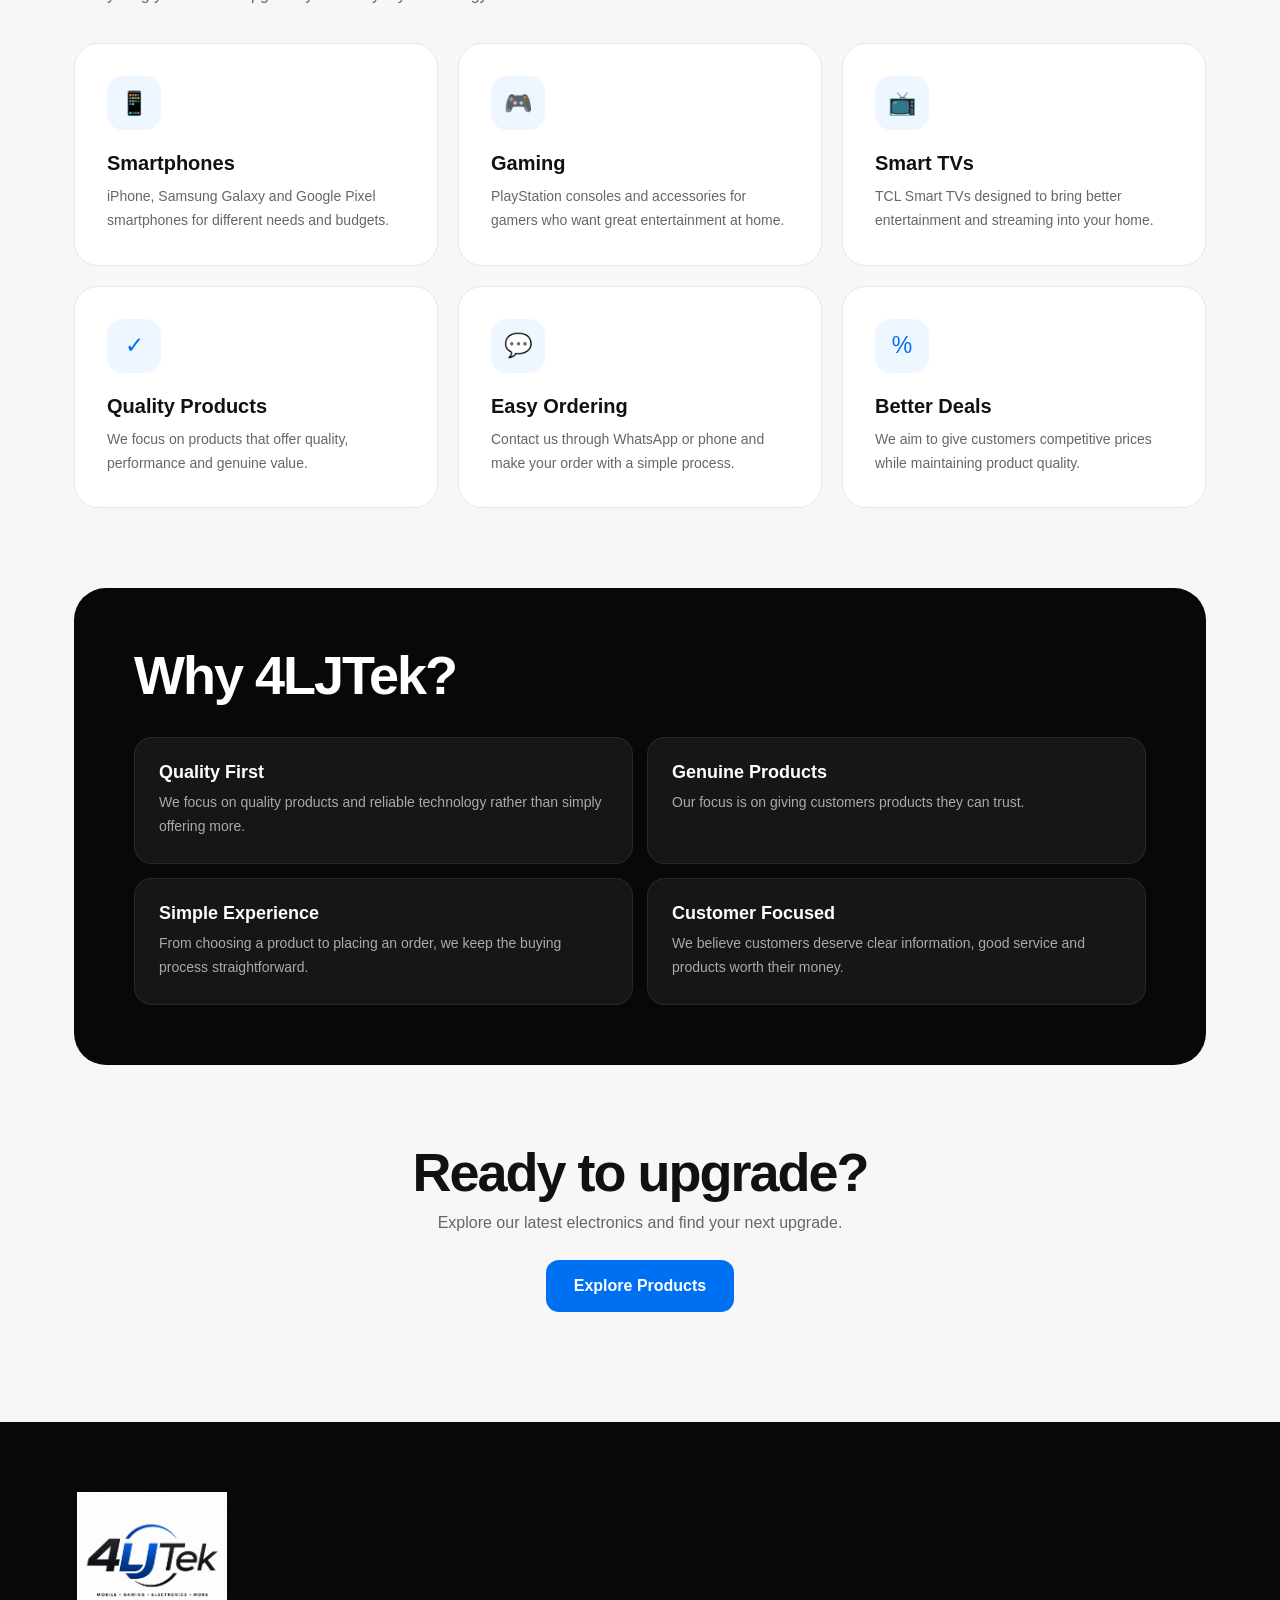
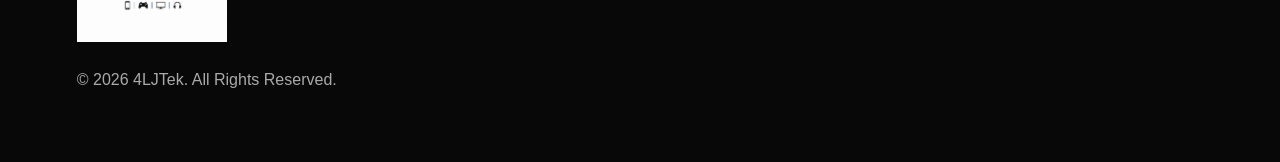
==== commit 2f794cba: "Update about.html" ====
--- a/about.html
+++ b/about.html
@@ -1,6 +1,5 @@
 <!DOCTYPE html>
 <html lang="en">
-
 <head>
     <meta charset="UTF-8">
     <meta name="viewport" content="width=device-width, initial-scale=1.0">
@@ -10,42 +9,41 @@
     <link rel="stylesheet" href="css/style.css">
 
     <style>
+
         /* ==========================================
            4LJTEK PREMIUM ABOUT PAGE
-           ========================================== */
+        ========================================== */
 
         .about-page {
             background: #f7f7f7;
             color: #111;
         }
 
-        /* HERO */
-
         .about-hero {
             background:
-                radial-gradient(circle at 80% 20%, rgba(0, 112, 243, 0.22), transparent 35%),
-                linear-gradient(135deg, #000000, #111111 55%, #1a1a1a);
+                radial-gradient(circle at 20% 20%, rgba(0,112,243,.18), transparent 35%),
+                radial-gradient(circle at 80% 80%, rgba(0,112,243,.12), transparent 35%),
+                #050505;
             color: #fff;
+            text-align: center;
             padding: 110px 7% 100px;
-            text-align: center;
         }
 
         .about-hero span {
             display: inline-block;
-            margin-bottom: 18px;
-            padding: 8px 16px;
-            border: 1px solid rgba(255,255,255,.25);
-            border-radius: 30px;
-            font-size: 13px;
-            font-weight: 800;
-            letter-spacing: 1.5px;
+            padding: 9px 16px;
+            border: 1px solid rgba(255,255,255,.22);
+            border-radius: 999px;
+            color: #aaa;
+            font-size: 11px;
+            font-weight: 700;
+            letter-spacing: 2px;
             text-transform: uppercase;
-            color: #fff;
+            margin-bottom: 25px;
         }
 
         .about-hero h1 {
-            margin: 0 auto 20px;
-            max-width: 900px;
+            margin: 0 0 24px;
             font-size: clamp(44px, 7vw, 82px);
             line-height: .98;
             letter-spacing: -3px;
@@ -59,22 +57,16 @@
         .about-hero p {
             max-width: 680px;
             margin: 0 auto;
-            color: #cfcfcf;
+            color: #bdbdbd;
             font-size: 18px;
             line-height: 1.7;
         }
 
-
-        /* MAIN */
-
         .about-content {
             max-width: 1180px;
-            margin: auto;
+            margin: 0 auto;
             padding: 90px 24px;
         }
-
-
-        /* INTRO */
 
         .about-intro {
             display: grid;
@@ -85,10 +77,10 @@
         }
 
         .about-intro h2 {
-            margin: 0 0 20px;
-            font-size: clamp(34px, 5vw, 55px);
-            line-height: 1.05;
-            letter-spacing: -2px;
+            font-size: clamp(36px, 5vw, 58px);
+            line-height: 1;
+            letter-spacing: -2.5px;
+            margin: 0 0 25px;
             font-weight: 900;
         }
 
@@ -100,31 +92,28 @@
             color: #666;
             font-size: 16px;
             line-height: 1.8;
-            margin-bottom: 16px;
-        }
-
-
-        /* BRAND CARD */
+            margin: 0 0 16px;
+        }
 
         .about-brand-card {
             min-height: 360px;
-            border-radius: 30px;
-            padding: 45px;
-            background:
-                radial-gradient(circle at top right, rgba(0,112,243,.25), transparent 40%),
-                linear-gradient(135deg, #050505, #171717);
-            color: #fff;
             display: flex;
             flex-direction: column;
             justify-content: center;
-            box-shadow: 0 25px 60px rgba(0,0,0,.14);
+            background:
+                radial-gradient(circle at top right, rgba(0,112,243,.25), transparent 35%),
+                linear-gradient(145deg, #151515, #050505);
+            color: #fff;
+            padding: 45px;
+            border-radius: 30px;
+            box-shadow: 0 25px 60px rgba(0,0,0,.12);
         }
 
         .about-brand-card .brand-mark {
-            font-size: 52px;
+            font-size: 58px;
             font-weight: 900;
-            letter-spacing: -3px;
-            margin-bottom: 15px;
+            letter-spacing: -4px;
+            margin-bottom: 22px;
         }
 
         .about-brand-card .brand-mark span {
@@ -132,13 +121,11 @@
         }
 
         .about-brand-card p {
-            color: #bdbdbd;
+            color: #aaa;
+            font-size: 16px;
             line-height: 1.7;
             margin: 0;
         }
-
-
-        /* MISSION */
 
         .mission-card {
             background: #fff;
@@ -146,58 +133,52 @@
             border-radius: 28px;
             padding: 55px;
             text-align: center;
-            box-shadow: 0 15px 45px rgba(0,0,0,.06);
             margin-bottom: 80px;
         }
 
         .mission-card small {
-            display: block;
-            margin-bottom: 15px;
             color: #0070f3;
-            font-size: 13px;
-            font-weight: 900;
+            font-weight: 800;
+            font-size: 11px;
             letter-spacing: 2px;
             text-transform: uppercase;
         }
 
         .mission-card h2 {
-            margin: 0 0 18px;
             font-size: clamp(34px, 5vw, 52px);
+            line-height: 1;
+            letter-spacing: -2px;
+            margin: 15px 0 20px;
             font-weight: 900;
-            letter-spacing: -2px;
         }
 
         .mission-card p {
-            max-width: 700px;
-            margin: auto;
+            max-width: 760px;
+            margin: 0 auto;
             color: #666;
+            font-size: 16px;
             line-height: 1.8;
-            font-size: 16px;
-        }
-
-
-        /* WHAT WE OFFER */
+        }
 
         .offer-section {
             margin-bottom: 80px;
         }
 
         .section-heading {
-            text-align: center;
-            margin-bottom: 40px;
+            margin-bottom: 35px;
         }
 
         .section-heading h2 {
-            margin: 0 0 12px;
-            font-size: clamp(34px, 5vw, 50px);
+            font-size: clamp(36px, 5vw, 54px);
+            letter-spacing: -2px;
+            line-height: 1;
+            margin: 0 0 15px;
             font-weight: 900;
-            letter-spacing: -2px;
         }
 
         .section-heading p {
-            margin: 0 auto;
-            max-width: 600px;
-            color: #777;
+            color: #666;
+            font-size: 16px;
             line-height: 1.7;
         }
 
@@ -212,45 +193,36 @@
             border: 1px solid #e8e8e8;
             border-radius: 24px;
             padding: 32px;
-            transition: transform .3s ease, box-shadow .3s ease;
-        }
-
-        .offer-card:hover {
-            transform: translateY(-6px);
-            box-shadow: 0 18px 45px rgba(0,0,0,.08);
         }
 
         .offer-icon {
             width: 54px;
             height: 54px;
-            border-radius: 16px;
-            background: #111;
-            color: #fff;
             display: flex;
             align-items: center;
             justify-content: center;
+            background: #eef6ff;
+            color: #0070f3;
+            border-radius: 16px;
             font-size: 23px;
             margin-bottom: 22px;
         }
 
         .offer-card h3 {
             margin: 0 0 10px;
-            font-size: 19px;
-            font-weight: 900;
+            font-size: 20px;
+            font-weight: 800;
         }
 
         .offer-card p {
             margin: 0;
-            color: #777;
+            color: #666;
+            font-size: 14px;
             line-height: 1.7;
-            font-size: 14px;
-        }
-
-
-        /* WHY 4LJTEK */
+        }
 
         .why-section {
-            background: #111;
+            background: #080808;
             color: #fff;
             border-radius: 32px;
             padding: 60px;
@@ -258,78 +230,79 @@
         }
 
         .why-section h2 {
+            font-size: clamp(36px, 5vw, 54px);
+            letter-spacing: -2px;
+            line-height: 1;
             margin: 0 0 35px;
-            font-size: clamp(34px, 5vw, 50px);
             font-weight: 900;
-            letter-spacing: -2px;
         }
 
         .why-grid {
             display: grid;
             grid-template-columns: repeat(2, 1fr);
-            gap: 18px;
+            gap: 14px;
         }
 
         .why-item {
+            background: rgba(255,255,255,.06);
+            border: 1px solid rgba(255,255,255,.08);
             padding: 24px;
-            border: 1px solid rgba(255,255,255,.12);
             border-radius: 18px;
-            background: rgba(255,255,255,.04);
         }
 
         .why-item h3 {
             margin: 0 0 8px;
-            font-size: 17px;
-            font-weight: 800;
+            font-size: 18px;
         }
 
         .why-item p {
+            color: #aaa;
             margin: 0;
-            color: #aaa;
             font-size: 14px;
-            line-height: 1.6;
-        }
-
-
-        /* CTA */
+            line-height: 1.7;
+        }
 
         .about-cta {
             text-align: center;
-            padding: 20px 0 10px;
+            padding-bottom: 20px;
         }
 
         .about-cta h2 {
-            margin: 0 0 14px;
-            font-size: clamp(34px, 5vw, 52px);
+            font-size: clamp(36px, 5vw, 54px);
+            letter-spacing: -2px;
+            line-height: 1;
+            margin: 0 0 15px;
             font-weight: 900;
-            letter-spacing: -2px;
         }
 
         .about-cta p {
-            color: #777;
-            margin-bottom: 28px;
+            color: #666;
+            margin: 0 0 28px;
+            font-size: 16px;
         }
 
         .about-cta a {
             display: inline-flex;
             align-items: center;
             justify-content: center;
-            min-height: 54px;
+            min-height: 52px;
             padding: 0 28px;
-            border-radius: 14px;
-            background: #111;
+            border-radius: 13px;
+            background: #0070f3;
             color: #fff;
             text-decoration: none;
             font-weight: 800;
-            transition: transform .2s ease;
+            transition: .25s ease;
         }
 
         .about-cta a:hover {
-            transform: translateY(-3px);
-        }
-
-
-        /* MOBILE */
+            transform: translateY(-2px);
+        }
+
+
+        /* ==========================================
+           EXISTING MOBILE LAYOUT
+        ========================================== */
 
         @media (max-width: 700px) {
 
@@ -402,354 +375,635 @@
                 padding-bottom: 20px;
             }
         }
+
+
+        /* ==========================================
+           4LJTEK ABOUT PAGE - FINAL MOBILE POLISH
+        ========================================== */
+
+        @media (max-width: 768px) {
+
+            .about-page header {
+                min-height: 78px !important;
+                height: 78px !important;
+                padding: 10px 18px !important;
+                background: #fff !important;
+                border-bottom: 1px solid #ececec !important;
+                box-shadow: 0 2px 12px rgba(0,0,0,.035) !important;
+                display: flex !important;
+                align-items: center !important;
+                justify-content: space-between !important;
+            }
+
+            .about-page header .logo img {
+                width: 128px !important;
+                height: auto !important;
+            }
+
+            .about-hero {
+                padding: 72px 24px 64px !important;
+            }
+
+            .about-hero span {
+                margin-bottom: 18px !important;
+                padding: 8px 14px !important;
+                font-size: 10px !important;
+                letter-spacing: 1.8px !important;
+            }
+
+            .about-hero h1 {
+                font-size: 47px !important;
+                line-height: .98 !important;
+                letter-spacing: -2.7px !important;
+                margin-bottom: 20px !important;
+            }
+
+            .about-hero p {
+                font-size: 14px !important;
+                line-height: 1.65 !important;
+            }
+
+            .about-content {
+                padding: 48px 16px 58px !important;
+            }
+
+            .about-intro {
+                gap: 28px !important;
+                margin-bottom: 46px !important;
+            }
+
+            .about-intro h2 {
+                font-size: 35px !important;
+                line-height: 1.05 !important;
+                letter-spacing: -1.7px !important;
+                margin-bottom: 18px !important;
+            }
+
+            .about-intro p {
+                font-size: 14px !important;
+                line-height: 1.75 !important;
+                margin-bottom: 13px !important;
+            }
+
+            .about-brand-card {
+                min-height: 250px !important;
+                padding: 28px !important;
+                border-radius: 22px !important;
+            }
+
+            .about-brand-card .brand-mark {
+                font-size: 40px !important;
+                letter-spacing: -2.5px !important;
+            }
+
+            .about-brand-card p {
+                font-size: 14px !important;
+                line-height: 1.65 !important;
+            }
+
+            .mission-card {
+                padding: 34px 22px !important;
+                border-radius: 22px !important;
+                margin-bottom: 48px !important;
+            }
+
+            .mission-card small {
+                font-size: 10px !important;
+                letter-spacing: 1.8px !important;
+            }
+
+            .mission-card h2 {
+                font-size: 34px !important;
+                line-height: 1.05 !important;
+                letter-spacing: -1.6px !important;
+            }
+
+            .mission-card p {
+                font-size: 14px !important;
+                line-height: 1.7 !important;
+            }
+
+            .offer-section {
+                margin-bottom: 48px !important;
+            }
+
+            .section-heading {
+                margin-bottom: 26px !important;
+            }
+
+            .section-heading h2 {
+                font-size: 35px !important;
+                letter-spacing: -1.7px !important;
+            }
+
+            .section-heading p {
+                font-size: 14px !important;
+                line-height: 1.65 !important;
+            }
+
+            .offer-grid {
+                gap: 12px !important;
+            }
+
+            .offer-card {
+                padding: 22px !important;
+                border-radius: 19px !important;
+            }
+
+            .offer-icon {
+                width: 48px !important;
+                height: 48px !important;
+                border-radius: 14px !important;
+                font-size: 21px !important;
+                margin-bottom: 17px !important;
+            }
+
+            .offer-card h3 {
+                font-size: 17px !important;
+                margin-bottom: 8px !important;
+            }
+
+            .offer-card p {
+                font-size: 13px !important;
+                line-height: 1.65 !important;
+            }
+
+            .why-section {
+                padding: 32px 20px !important;
+                border-radius: 22px !important;
+                margin-bottom: 48px !important;
+            }
+
+            .why-section h2 {
+                font-size: 35px !important;
+                letter-spacing: -1.7px !important;
+                margin-bottom: 25px !important;
+            }
+
+            .why-grid {
+                gap: 10px !important;
+            }
+
+            .why-item {
+                padding: 20px !important;
+                border-radius: 16px !important;
+            }
+
+            .why-item h3 {
+                font-size: 16px !important;
+            }
+
+            .why-item p {
+                font-size: 13px !important;
+                line-height: 1.6 !important;
+            }
+
+            .about-cta {
+                padding: 4px 0 12px !important;
+            }
+
+            .about-cta h2 {
+                font-size: 35px !important;
+                letter-spacing: -1.7px !important;
+            }
+
+            .about-cta p {
+                font-size: 14px !important;
+                line-height: 1.6 !important;
+                margin-bottom: 22px !important;
+            }
+
+            .about-cta a {
+                width: 100% !important;
+                min-height: 52px !important;
+                border-radius: 13px !important;
+                padding: 0 20px !important;
+            }
+
+            .about-page footer {
+                padding: 30px 18px !important;
+            }
+
+            .about-page footer .logo img {
+                width: 112px !important;
+            }
+
+            .about-page footer p {
+                font-size: 12px !important;
+                line-height: 1.5 !important;
+            }
+        }
+
+
+        /* ==========================================
+           SMALL PHONES
+        ========================================== */
+
+        @media (max-width: 430px) {
+
+            .about-page header .logo img {
+                width: 124px !important;
+            }
+
+            .about-hero {
+                padding: 62px 22px 56px !important;
+            }
+
+            .about-hero h1 {
+                font-size: 43px !important;
+                letter-spacing: -2.4px !important;
+            }
+
+            .about-content {
+                padding-left: 14px !important;
+                padding-right: 14px !important;
+            }
+
+            .about-intro h2,
+            .section-heading h2,
+            .why-section h2,
+            .about-cta h2 {
+                font-size: 33px !important;
+            }
+
+            .about-brand-card {
+                min-height: 230px !important;
+                padding: 25px !important;
+            }
+
+            .mission-card {
+                padding: 30px 20px !important;
+            }
+
+            .offer-card {
+                padding: 20px !important;
+            }
+
+            .why-section {
+                padding: 28px 18px !important;
+            }
+        }
+
     </style>
 </head>
 
-
 <body class="about-page">
 
-
-<header>
-
-    <div class="logo">
-        <img src="images/logo.png" alt="4LJTek Logo">
-    </div>
-
-    <nav>
-        <ul>
-            <li><a href="index.html">Home</a></li>
-            <li><a href="products.html">Products</a></li>
-            <li><a href="about.html">About</a></li>
-            <li><a href="contact.html">Contact</a></li>
-        </ul>
-    </nav>
-
-</header>
-
-
-<!-- ==========================================
-     HERO
-     ========================================== -->
-
-<section class="about-hero">
-
-    <span>About 4LJTek</span>
-
-    <h1>
-        Technology.<br>
-        <strong>Done Better.</strong>
-    </h1>
-
-    <p>
-        4LJTek is a premium electronics store focused on
-        quality products, genuine devices and better deals.
-    </p>
-
-</section>
-
-
-<main class="about-content">
+    <header>
+        <div class="logo">
+            <img src="images/logo.png" alt="4LJTek Logo">
+        </div>
+
+        <nav>
+            <ul>
+                <li><a href="index.html">Home</a></li>
+                <li><a href="products.html">Products</a></li>
+                <li><a href="about.html">About</a></li>
+                <li><a href="contact.html">Contact</a></li>
+            </ul>
+        </nav>
+    </header>
 
 
     <!-- ==========================================
-         INTRO
-         ========================================== -->
-
-    <section class="about-intro">
-
-        <div>
+         ABOUT HERO
+    ========================================== -->
+
+    <section class="about-hero">
+
+        <span>About 4LJTek</span>
+
+        <h1>
+            Technology.<br>
+            <strong>Done Better.</strong>
+        </h1>
+
+        <p>
+            4LJTek is a premium electronics store focused on
+            quality products, genuine devices and better deals.
+        </p>
+
+    </section>
+
+
+    <!-- ==========================================
+         ABOUT CONTENT
+    ========================================== -->
+
+    <main class="about-content">
+
+
+        <!-- INTRO -->
+
+        <section class="about-intro">
+
+            <div>
+
+                <h2>
+                    More than a store.<br>
+                    <span>A better choice.</span>
+                </h2>
+
+                <p>
+                    At 4LJTek, we believe buying electronics should
+                    be simple, reliable and worth your money.
+                </p>
+
+                <p>
+                    We specialize in quality electronics including
+                    smartphones, televisions, gaming consoles,
+                    accessories and more.
+                </p>
+
+                <p>
+                    Our goal is to give customers access to products
+                    they can trust while making the buying experience
+                    straightforward from start to finish.
+                </p>
+
+            </div>
+
+
+            <div class="about-brand-card">
+
+                <div class="brand-mark">
+                    4LJ<span>Tek</span>
+                </div>
+
+                <p>
+                    Premium electronics for people who care about
+                    quality, performance and getting genuine value
+                    from every purchase.
+                </p>
+
+            </div>
+
+        </section>
+
+
+        <!-- MISSION -->
+
+        <section class="mission-card">
+
+            <small>Our Mission</small>
 
             <h2>
-                More than a store.<br>
-                <span>A better choice.</span>
+                Quality Over Quantity.
             </h2>
 
             <p>
-                At 4LJTek, we believe buying electronics should
-                be simple, reliable and worth your money.
+                We focus on offering quality electronics rather than
+                simply filling a catalogue. Every product category
+                is selected around what customers actually want,
+                from smartphones and gaming consoles to Smart TVs
+                and accessories.
             </p>
 
+        </section>
+
+
+        <!-- WHAT WE OFFER -->
+
+        <section class="offer-section">
+
+            <div class="section-heading">
+
+                <h2>
+                    What We Offer
+                </h2>
+
+                <p>
+                    Everything you need to upgrade your everyday
+                    technology and entertainment.
+                </p>
+
+            </div>
+
+
+            <div class="offer-grid">
+
+
+                <div class="offer-card">
+
+                    <div class="offer-icon">
+                        📱
+                    </div>
+
+                    <h3>
+                        Smartphones
+                    </h3>
+
+                    <p>
+                        iPhone, Samsung Galaxy and Google Pixel
+                        smartphones for different needs and budgets.
+                    </p>
+
+                </div>
+
+
+                <div class="offer-card">
+
+                    <div class="offer-icon">
+                        🎮
+                    </div>
+
+                    <h3>
+                        Gaming
+                    </h3>
+
+                    <p>
+                        PlayStation consoles and accessories for
+                        gamers who want great entertainment at home.
+                    </p>
+
+                </div>
+
+
+                <div class="offer-card">
+
+                    <div class="offer-icon">
+                        📺
+                    </div>
+
+                    <h3>
+                        Smart TVs
+                    </h3>
+
+                    <p>
+                        TCL Smart TVs designed to bring better
+                        entertainment and streaming into your home.
+                    </p>
+
+                </div>
+
+
+                <div class="offer-card">
+
+                    <div class="offer-icon">
+                        ✓
+                    </div>
+
+                    <h3>
+                        Quality Products
+                    </h3>
+
+                    <p>
+                        We focus on products that offer quality,
+                        performance and genuine value.
+                    </p>
+
+                </div>
+
+
+                <div class="offer-card">
+
+                    <div class="offer-icon">
+                        💬
+                    </div>
+
+                    <h3>
+                        Easy Ordering
+                    </h3>
+
+                    <p>
+                        Contact us through WhatsApp or phone and
+                        make your order with a simple process.
+                    </p>
+
+                </div>
+
+
+                <div class="offer-card">
+
+                    <div class="offer-icon">
+                        %
+                    </div>
+
+                    <h3>
+                        Better Deals
+                    </h3>
+
+                    <p>
+                        We aim to give customers competitive prices
+                        while maintaining product quality.
+                    </p>
+
+                </div>
+
+            </div>
+
+        </section>
+
+
+        <!-- WHY 4LJTEK -->
+
+        <section class="why-section">
+
+            <h2>
+                Why 4LJTek?
+            </h2>
+
+
+            <div class="why-grid">
+
+
+                <div class="why-item">
+
+                    <h3>
+                        Quality First
+                    </h3>
+
+                    <p>
+                        We focus on quality products and reliable
+                        technology rather than simply offering more.
+                    </p>
+
+                </div>
+
+
+                <div class="why-item">
+
+                    <h3>
+                        Genuine Products
+                    </h3>
+
+                    <p>
+                        Our focus is on giving customers products
+                        they can trust.
+                    </p>
+
+                </div>
+
+
+                <div class="why-item">
+
+                    <h3>
+                        Simple Experience
+                    </h3>
+
+                    <p>
+                        From choosing a product to placing an order,
+                        we keep the buying process straightforward.
+                    </p>
+
+                </div>
+
+
+                <div class="why-item">
+
+                    <h3>
+                        Customer Focused
+                    </h3>
+
+                    <p>
+                        We believe customers deserve clear information,
+                        good service and products worth their money.
+                    </p>
+
+                </div>
+
+            </div>
+
+        </section>
+
+
+        <!-- CTA -->
+
+        <section class="about-cta">
+
+            <h2>
+                Ready to upgrade?
+            </h2>
+
             <p>
-                We specialize in quality electronics including
-                smartphones, televisions, gaming consoles,
-                accessories and more.
+                Explore our latest electronics and find your next upgrade.
             </p>
 
-            <p>
-                Our goal is to give customers access to products
-                they can trust while making the buying experience
-                straightforward from start to finish.
-            </p>
-
+            <a href="products.html">
+                Explore Products
+            </a>
+
+        </section>
+
+
+    </main>
+
+
+    <!-- ==========================================
+         FOOTER
+    ========================================== -->
+
+    <footer>
+
+        <div class="logo">
+            <img src="images/logo.png" alt="4LJTek Logo">
         </div>
 
-
-        <div class="about-brand-card">
-
-            <div class="brand-mark">
-                4LJ<span>Tek</span>
-            </div>
-
-            <p>
-                Premium electronics for people who care about
-                quality, performance and getting genuine value
-                from every purchase.
-            </p>
-
-        </div>
-
-    </section>
-
-
-
-    <!-- ==========================================
-         MISSION
-         ========================================== -->
-
-    <section class="mission-card">
-
-        <small>Our Mission</small>
-
-        <h2>
-            Quality Over Quantity.
-        </h2>
-
         <p>
-            We focus on offering quality electronics rather than
-            simply filling a catalogue. Every product category
-            is selected around what customers actually want,
-            from smartphones and gaming consoles to Smart TVs
-            and accessories.
+            © 2026 4LJTek. All Rights Reserved.
         </p>
 
-    </section>
-
-
-
-    <!-- ==========================================
-         WHAT WE OFFER
-         ========================================== -->
-
-    <section class="offer-section">
-
-        <div class="section-heading">
-
-            <h2>What We Offer</h2>
-
-            <p>
-                Everything you need to upgrade your everyday
-                technology and entertainment experience.
-            </p>
-
-        </div>
-
-
-        <div class="offer-grid">
-
-
-            <div class="offer-card">
-
-                <div class="offer-icon">
-                    📱
-                </div>
-
-                <h3>Smartphones</h3>
-
-                <p>
-                    iPhone, Samsung Galaxy and Google Pixel
-                    devices for different needs and budgets.
-                </p>
-
-            </div>
-
-
-            <div class="offer-card">
-
-                <div class="offer-icon">
-                    🎮
-                </div>
-
-                <h3>Gaming</h3>
-
-                <p>
-                    PlayStation consoles and accessories
-                    built for serious gaming and entertainment.
-                </p>
-
-            </div>
-
-
-            <div class="offer-card">
-
-                <div class="offer-icon">
-                    📺
-                </div>
-
-                <h3>Smart TVs</h3>
-
-                <p>
-                    Smart entertainment solutions including
-                    TCL Smart TVs in different models and sizes.
-                </p>
-
-            </div>
-
-
-            <div class="offer-card">
-
-                <div class="offer-icon">
-                    ⚡
-                </div>
-
-                <h3>Quality Products</h3>
-
-                <p>
-                    We put quality and genuine products at the
-                    centre of what we offer.
-                </p>
-
-            </div>
-
-
-            <div class="offer-card">
-
-                <div class="offer-icon">
-                    💬
-                </div>
-
-                <h3>Easy Ordering</h3>
-
-                <p>
-                    Contact us directly through WhatsApp or
-                    phone to ask about products and availability.
-                </p>
-
-            </div>
-
-
-            <div class="offer-card">
-
-                <div class="offer-icon">
-                    ✦
-                </div>
-
-                <h3>Better Deals</h3>
-
-                <p>
-                    Our aim is to provide customers with quality
-                    electronics at competitive prices.
-                </p>
-
-            </div>
-
-
-        </div>
-
-    </section>
-
-
-
-    <!-- ==========================================
-         WHY 4LJTEK
-         ========================================== -->
-
-    <section class="why-section">
-
-        <h2>
-            Why 4LJTek?
-        </h2>
-
-
-        <div class="why-grid">
-
-            <div class="why-item">
-
-                <h3>Quality First</h3>
-
-                <p>
-                    We believe quality should always come before
-                    simply having more products.
-                </p>
-
-            </div>
-
-
-            <div class="why-item">
-
-                <h3>Genuine Products</h3>
-
-                <p>
-                    We focus on providing genuine electronics
-                    customers can confidently purchase.
-                </p>
-
-            </div>
-
-
-            <div class="why-item">
-
-                <h3>Simple Experience</h3>
-
-                <p>
-                    Browse our products, choose what you want
-                    and contact us directly to order.
-                </p>
-
-            </div>
-
-
-            <div class="why-item">
-
-                <h3>Customer Focused</h3>
-
-                <p>
-                    We want every customer to feel confident
-                    about what they are buying.
-                </p>
-
-            </div>
-
-        </div>
-
-    </section>
-
-
-
-    <!-- ==========================================
-         CTA
-         ========================================== -->
-
-    <section class="about-cta">
-
-        <h2>
-            Ready to upgrade?
-        </h2>
-
-        <p>
-            Explore our latest electronics and find your next upgrade.
-        </p>
-
-        <a href="products.html">
-            Explore Products
-        </a>
-
-    </section>
-
-
-</main>
-
-
-<footer>
-
-    <div class="logo">
-        <img src="images/logo.png" alt="4LJTek Logo">
-    </div>
-
-    <p>
-        © 2026 4LJTek. All Rights Reserved.
-    </p>
-
-</footer>
+    </footer>
 
 
 </body>
--- a/css/style.css
+++ b/css/style.css
@@ -1,21 +1,12 @@
-@import url('https://fonts.googleapis.com/css2?family=Montserrat:wght@400;500;600;700;800&display=swap');
-
-:root {
-    --black: #000;
-    --dark: #111;
-    --white: #fff;
-    --gray: #777;
-    --light: #f7f7f7;
-    --border: #ddd;
-    --green: #25D366;
-    --radius: 22px;
-    --transition: .25s ease;
-}
+/* ==========================================
+   4LJTEK PREMIUM WEBSITE
+   COMPLETE STYLE.CSS
+   ========================================== */
 
 * {
+    box-sizing: border-box;
     margin: 0;
     padding: 0;
-    box-sizing: border-box;
 }
 
 html {
@@ -23,10 +14,9 @@
 }
 
 body {
-    font-family: 'Montserrat', Arial, sans-serif;
-    background: #fff;
-    color: #000;
-    line-height: 1.6;
+    font-family: "Montserrat", Arial, sans-serif;
+    background: #f7f7f7;
+    color: #111;
     overflow-x: hidden;
 }
 
@@ -36,1295 +26,1238 @@
 }
 
 a {
+    text-decoration: none;
     color: inherit;
-    text-decoration: none;
 }
 
 button,
 input {
-    font: inherit;
-}
-
-/* =========================
+    font-family: inherit;
+}
+
+
+/* ==========================================
    HEADER
-   ========================= */
+   ========================================== */
 
 .site-header,
 header {
+    position: relative;
+    z-index: 1000;
     width: 100%;
-    min-height: 95px;
-    padding: 10px 4%;
-
     background: #fff;
     border-bottom: 1px solid #eee;
-
+}
+
+.site-header .header-inner,
+header .header-inner {
+    position: relative;
+    min-height: 110px;
+    padding: 15px 5%;
     display: flex;
     align-items: center;
     justify-content: space-between;
-    gap: 30px;
-}
-
-.logo {
-    flex: 0 0 auto;
-}
-
-.logo img {
-    width: 165px;
-    height: auto;
-    max-height: 75px;
-    object-fit: contain;
-}
-
-nav {
-    flex: 0 0 auto;
+}
+
+.site-header img,
+header img {
+    max-height: 65px;
+    width: auto;
 }
 
 nav ul {
-    list-style: none;
-    padding: 0;
-    margin: 0;
-
     display: flex;
     align-items: center;
-    gap: 28px;
-}
-
-nav ul li {
-    margin: 0;
-    padding: 0;
+    gap: 32px;
+    list-style: none;
 }
 
 nav a {
-    display: inline-block;
-    white-space: nowrap;
-
-    font-size: 16px;
-    font-weight: 600;
-
-    transition: var(--transition);
-}
-
-nav a:hover {
-    opacity: .55;
-}
-
-/* =========================
-   HERO
-   ========================= */
-
-.hero {
-    background: linear-gradient(135deg, #000, #191919);
+    font-weight: 700;
+    font-size: 15px;
+}
+
+
+/* ==========================================
+   MOBILE MENU BUTTON
+   ========================================== */
+
+.mobile-menu-btn {
+    display: none;
+    width: 76px;
+    height: 76px;
+    border: 0;
+    border-radius: 22px;
+    background: #111;
     color: #fff;
-
-    padding: 100px 6%;
-}
-
-.hero-content {
-    width: 100%;
+    align-items: center;
+    justify-content: center;
+    flex-direction: column;
+    gap: 7px;
+    cursor: pointer;
+    z-index: 99999;
+}
+
+.mobile-menu-btn span {
+    display: block;
+    width: 38px;
+    height: 4px;
+    border-radius: 10px;
+    background: #fff;
+}
+
+
+/* ==========================================
+   MOBILE NAV
+   ========================================== */
+
+.mobile-nav {
+    display: none;
+}
+
+.mobile-nav.active {
+    display: block;
+}
+
+
+/* ==========================================
+   PREMIUM HERO
+   ========================================== */
+
+.premium-hero {
+    position: relative;
+    overflow: hidden;
+
+    background:
+        radial-gradient(
+            circle at 80% 25%,
+            rgba(20, 105, 190, 0.55),
+            transparent 35%
+        ),
+        linear-gradient(
+            120deg,
+            #050505 0%,
+            #07101a 55%,
+            #062849 100%
+        );
+
+    color: #fff;
+}
+
+.premium-hero-content {
     max-width: 1200px;
     margin: 0 auto;
-}
-
-.hero h1 {
-    max-width: 800px;
-
-    font-size: clamp(55px, 8vw, 100px);
-    line-height: .94;
-    letter-spacing: -4px;
+    padding: 120px 6%;
+}
+
+.premium-hero .eyebrow {
+    color: #3185ff;
+    font-size: 16px;
     font-weight: 800;
-
-    margin-bottom: 32px;
-}
-
-.hero p {
-    max-width: 720px;
-
-    color: #ccc;
-
+    letter-spacing: 4px;
+    margin-bottom: 28px;
+}
+
+.premium-hero h1 {
+    max-width: 850px;
+    font-size: clamp(55px, 8vw, 105px);
+    line-height: .92;
+    letter-spacing: -5px;
+    font-weight: 900;
+    margin-bottom: 38px;
+}
+
+.premium-hero p {
+    max-width: 760px;
     font-size: 21px;
-    line-height: 1.55;
-
-    margin-bottom: 38px;
-}
-
-.hero-buttons {
-    display: flex;
-    align-items: center;
-    gap: 14px;
-}
-
-.shop-btn,
-.hero-buttons .whatsapp-btn {
-    min-height: 58px;
-    padding: 0 34px;
-
-    display: inline-flex;
-    align-items: center;
-    justify-content: center;
-
-    border-radius: 30px;
-
-    font-size: 17px;
-    font-weight: 700;
-
-    transition: var(--transition);
-}
-
-.shop-btn {
-    background: #fff;
-    color: #000;
-}
-
-.hero-buttons .whatsapp-btn {
-    background: var(--green);
-    color: #fff;
-}
-
-.shop-btn:hover,
-.hero-buttons .whatsapp-btn:hover {
-    transform: translateY(-2px);
-}
-
-/* =========================
-   FEATURED
-   ========================= */
-
-.featured {
-    padding: 75px 4%;
-}
-
-.featured > h2 {
-    max-width: 1200px;
-    margin: 0 auto 32px;
-
-    font-size: clamp(48px, 7vw, 76px);
-    line-height: .95;
-    letter-spacing: -3px;
-    font-weight: 800;
-}
-
-.products {
+    line-height: 1.6;
+    color: #c9c9c9;
+}
+
+
+/* ==========================================
+   PRODUCT CONTROLS
+   ========================================== */
+
+.product-controls {
     max-width: 1200px;
     margin: 0 auto;
-
+    padding: 70px 6% 0;
+}
+
+.category-nav {
     display: grid;
-    grid-template-columns: repeat(4, 1fr);
-    gap: 20px;
-}
-
-.card {
-    background: #fafafa;
-
-    border: 1px solid #e2e2e2;
-    border-radius: var(--radius);
-
-    overflow: hidden;
-    padding: 18px;
-
-    text-align: center;
-
-    transition: var(--transition);
-}
-
-.card:hover {
-    transform: translateY(-5px);
-}
-
-.card img {
-    width: 100%;
-    height: 210px;
-
-    object-fit: contain;
-
-    margin-bottom: 12px;
-}
-
-.card h3 {
-    font-size: 20px;
-    font-weight: 700;
-}
-
-/* =========================
-   PRODUCTS PAGE
-   ========================= */
-
-.products-section {
-    width: min(1200px, 92%);
-    margin: 0 auto;
-
-    padding: 65px 0 80px;
-}
-
-.products-section > h2:first-child {
-    font-size: clamp(48px, 7vw, 78px);
-    line-height: 1;
-
-    letter-spacing: -3px;
-    font-weight: 800;
-
-    margin-bottom: 20px;
-}
-
-.products-intro {
-    max-width: 800px;
-
-    color: var(--gray);
-
-    font-size: 19px;
-    line-height: 1.55;
-
-    margin-bottom: 25px;
-}
-
-/* =========================
-   CATEGORY NAV
-   ========================= */
-
-.product-category-nav {
-    display: flex;
-    flex-wrap: wrap;
-
-    gap: 9px;
-
-    margin-bottom: 22px;
-}
-
-.product-category-nav a {
-    display: inline-flex;
-    align-items: center;
-    justify-content: center;
-
-    padding: 9px 21px;
-
-    border: 1px solid #d7d7d7;
-    border-radius: 30px;
+    grid-template-columns: repeat(3, 1fr);
+    gap: 14px;
+    margin-bottom: 30px;
+}
+
+.category-nav a,
+.category-nav button {
+    min-height: 82px;
+
+    border: 1px solid #ddd;
+    border-radius: 50px;
 
     background: #fff;
 
-    font-size: 15px;
-    font-weight: 500;
-
-    transition: var(--transition);
-}
-
-.product-category-nav a:hover {
-    background: #000;
-    color: #fff;
-    border-color: #000;
-}
-
-/* =========================
-   SEARCH
-   ========================= */
-
-#search {
-    width: 100% !important;
-    height: 68px;
-
-    padding: 0 24px !important;
-
-    margin-bottom: 48px !important;
-
-    border: 1px solid #ddd !important;
-    border-radius: 18px !important;
-
-    background: #fff;
-
-    font-size: 18px;
-
-    outline: none;
-}
-
-#search:focus {
-    border-color: #000 !important;
-}
-
-/* =========================
-   CATEGORY TITLES
-   ========================= */
-
-.category-title {
-    font-size: clamp(42px, 6vw, 58px);
-
-    line-height: 1;
-    letter-spacing: -2px;
-
-    font-weight: 800;
-
-    margin: 0 0 25px;
-}
-
-#smartphones,
-#playstation,
-#smart-tvs,
-#soundbars {
-    scroll-margin-top: 25px;
-}
-
-.category-title:not(:first-of-type) {
-    margin-top: 65px;
-}
-
-/* =========================
-   PRODUCT GRID
-   ========================= */
-
-.products-grid {
-    display: grid;
-
-    grid-template-columns: repeat(3, minmax(0, 1fr));
-
-    gap: 22px;
-}
-
-/* =========================
-   PRODUCT CARD
-   ========================= */
-
-.product-card {
-    min-width: 0;
-
-    background: #fff;
-
-    border: 1px solid #ddd;
-    border-radius: 22px;
-
-    overflow: hidden;
-
-    transition: var(--transition);
-}
-
-.product-card:hover {
-    transform: translateY(-4px);
-
-    box-shadow: 0 15px 35px rgba(0,0,0,.08);
-}
-
-.product-card > img {
-    width: 100%;
-
-    height: 270px;
-
-    object-fit: contain;
-
-    background: #f8f8f8;
-
-    padding: 22px;
-}
-
-.product-card h3 {
-    padding: 20px 22px 0;
-
-    font-size: 24px;
-    line-height: 1.2;
-
-    font-weight: 800;
-}
-
-.product-card .price {
-    padding: 10px 22px 0;
-
-    font-size: 20px;
-
-    font-weight: 700;
-}
-
-.product-card > p:not(.price) {
-    padding: 10px 22px 0;
-
-    color: var(--gray);
-
-    font-size: 16px;
-
-    line-height: 1.5;
-}
-
-/* =========================
-   PRODUCT BUTTONS
-   ========================= */
-
-.product-actions {
-    display: grid;
-
-    grid-template-columns: 1fr 1fr;
-
-    gap: 10px;
-
-    padding: 20px 22px 22px;
-}
-
-.product-actions a {
-    min-height: 52px;
-
-    display: flex;
-
-    align-items: center;
-    justify-content: center;
-
-    border-radius: 14px;
-
-    font-size: 15px;
-    font-weight: 700;
-
-    transition: var(--transition);
-}
-
-.product-actions a:hover {
-    transform: translateY(-2px);
-}
-
-.product-actions .whatsapp-btn {
-    background: var(--green);
-    color: #fff;
-}
-
-.product-actions .call-btn {
-    background: #000;
-    color: #fff;
-}
-
-/* =========================
-   FOOTER
-   ========================= */
-
-footer {
-    background: #000;
-
-    color: #fff;
-
-    padding: 45px 20px;
-
-    text-align: center;
-}
-
-footer p {
-    color: #aaa;
-
-    font-size: 14px;
-}
-
-/* =========================
-   TABLET
-   ========================= */
-
-@media (max-width: 900px) {
-
-    .site-header,
-    header {
-        padding: 12px 3%;
-        gap: 20px;
-    }
-
-    .logo img {
-        width: 145px;
-    }
-
-    nav ul {
-        gap: 18px;
-    }
-
-    nav a {
-        font-size: 14px;
-    }
-
-    .products {
-        grid-template-columns: repeat(2, 1fr);
-    }
-
-    .products-grid {
-        grid-template-columns: repeat(2, minmax(0, 1fr));
-    }
-
-    .hero {
-        padding: 85px 5%;
-    }
-}
-
-/* =========================
-   MOBILE
-   ========================= */
-
-@media (max-width: 600px) {
-
-    /* HEADER */
-
-    .site-header,
-    header {
-        min-height: auto;
-
-        padding: 10px 12px 14px;
-
-        flex-direction: column;
-
-        align-items: center;
-
-        gap: 8px;
-    }
-
-    .logo {
-        width: 100%;
-
-        display: flex;
-
-        justify-content: center;
-    }
-
-    .logo img {
-        width: 135px;
-        max-height: 65px;
-    }
-
-    nav {
-        width: 100%;
-    }
-
-    nav ul {
-        width: 100%;
-
-        display: flex;
-
-        align-items: center;
-        justify-content: center;
-
-        gap: 20px;
-    }
-
-    nav a {
-        font-size: 13px;
-        font-weight: 600;
-    }
-
-    /* HERO */
-
-    .hero {
-        padding: 68px 28px 70px;
-    }
-
-    .hero h1 {
-        font-size: 52px;
-
-        line-height: .94;
-
-        letter-spacing: -3px;
-
-        margin-bottom: 26px;
-    }
-
-    .hero p {
-        font-size: 18px;
-
-        line-height: 1.55;
-
-        margin-bottom: 32px;
-    }
-
-    .hero-buttons {
-        width: 100%;
-
-        flex-direction: column;
-
-        gap: 12px;
-    }
-
-    .shop-btn,
-    .hero-buttons .whatsapp-btn {
-        width: 100%;
-
-        min-height: 58px;
-
-        padding: 0 20px;
-    }
-
-    /* FEATURED */
-
-    .featured {
-        padding: 58px 20px;
-    }
-
-    .featured > h2 {
-        margin-bottom: 28px;
-
-        font-size: 46px;
-
-        line-height: .95;
-
-        letter-spacing: -2.5px;
-    }
-
-    .products {
-        grid-template-columns: 1fr 1fr;
-
-        gap: 12px;
-    }
-
-    .card {
-        padding: 10px;
-
-        border-radius: 17px;
-    }
-
-    .card img {
-        height: 140px;
-    }
-
-    .card h3 {
-        font-size: 15px;
-    }
-
-    /* PRODUCTS */
-
-    .products-section {
-        width: calc(100% - 32px);
-
-        padding: 48px 0 60px;
-    }
-
-    .products-section > h2:first-child {
-        font-size: 47px;
-
-        line-height: .98;
-
-        letter-spacing: -2.5px;
-
-        margin-bottom: 18px;
-    }
-
-    .products-intro {
-        font-size: 17px;
-
-        line-height: 1.55;
-
-        margin-bottom: 22px;
-    }
-
-    /* CATEGORY BUTTONS */
-
-    .product-category-nav {
-        gap: 8px;
-
-        margin-bottom: 20px;
-    }
-
-    .product-category-nav a {
-        padding: 9px 16px;
-
-        font-size: 14px;
-    }
-
-    /* SEARCH */
-
-    #search {
-        height: 65px;
-
-        padding: 0 20px !important;
-
-        margin-bottom: 40px !important;
-
-        border-radius: 17px !important;
-
-        font-size: 17px;
-    }
-
-    /* CATEGORY TITLE */
-
-    .category-title {
-        font-size: 40px;
-
-        letter-spacing: -2px;
-
-        margin-bottom: 22px;
-    }
-
-    .category-title:not(:first-of-type) {
-        margin-top: 55px;
-    }
-
-    /* PRODUCT GRID */
-
-    .products-grid {
-        grid-template-columns: 1fr;
-
-        gap: 16px;
-    }
-
-    /* PRODUCT CARD */
-
-    .product-card {
-        border-radius: 20px;
-    }
-
-    .product-card > img {
-        height: 270px;
-
-        padding: 18px;
-    }
-
-    .product-card h3 {
-        padding: 19px 20px 0;
-
-        font-size: 24px;
-    }
-
-    .product-card .price {
-        padding: 9px 20px 0;
-
-        font-size: 20px;
-    }
-
-    .product-card > p:not(.price) {
-        padding: 9px 20px 0;
-
-        font-size: 16px;
-    }
-
-    .product-actions {
-        padding: 18px 20px 20px;
-
-        gap: 9px;
-    }
-
-    .product-actions a {
-        min-height: 50px;
-
-        font-size: 14px;
-    }
-
-    /* FOOTER */
-
-    footer {
-        padding: 38px 20px;
-    }
-}
-
-/* =========================
-   SMALL PHONES
-   ========================= */
-
-@media (max-width: 380px) {
-
-    .logo img {
-        width: 125px;
-    }
-
-    nav ul {
-        gap: 13px;
-    }
-
-    nav a {
-        font-size: 11px;
-    }
-
-    .hero {
-        padding: 58px 22px 62px;
-    }
-
-    .hero h1 {
-        font-size: 45px;
-    }
-
-    .hero p {
-        font-size: 16px;
-    }
-
-    .featured > h2 {
-        font-size: 41px;
-    }
-
-    .products-section > h2:first-child {
-        font-size: 42px;
-    }
-
-    .category-title {
-        font-size: 36px;
-    }
-
-    .product-card > img {
-        height: 250px;
-    }
-}
-/* =========================================================
-   4LJTEK - FINAL MOBILE POLISH
-   ========================================================= */
-
-@media (max-width: 600px) {
-
-    /* Compact mobile header */
-    .site-header,
-    header {
-        padding: 8px 12px 12px;
-        gap: 5px;
-    }
-
-    .logo img {
-        width: 125px;
-        max-height: 58px;
-    }
-
-    nav ul {
-        gap: 17px;
-    }
-
-    nav a {
-        font-size: 13px;
-    }
-
-    /* Products page - tighter spacing */
-    .products-section {
-        padding-top: 42px;
-    }
-
-    .products-section > h2:first-child {
-        margin-bottom: 15px;
-    }
-
-    .products-intro {
-        margin-bottom: 18px;
-    }
-
-    .product-category-nav {
-        margin-bottom: 16px;
-    }
-
-    #search {
-        height: 62px;
-        margin-bottom: 28px !important;
-    }
-
-    /* Bring Smartphones closer to search */
-    .category-title {
-        margin-bottom: 20px;
-    }
-
-    .category-title:not(:first-of-type) {
-        margin-top: 48px;
-    }
-
-    /* Slightly shorter product image area */
-    .product-card > img {
-        height: 250px;
-        padding: 16px;
-    }
-
-    .product-card h3 {
-        font-size: 23px;
-    }
-}
-
-/* Extra-small phones */
-@media (max-width: 380px) {
-
-    .logo img {
-        width: 115px;
-    }
-
-    nav ul {
-        gap: 12px;
-    }
-
-    nav a {
-        font-size: 11px;
-    }
-
-    .product-card > img {
-        height: 235px;
-    }
-}
-@media (max-width: 600px) {
-
-    #search {
-        margin-bottom: 15px !important;
-    }
-
-    .category-title {
-        margin-top: 0 !important;
-        margin-bottom: 20px;
-    }
-
-    .category-title:not(:first-of-type) {
-        margin-top: 45px !important;
-    }
-
-}
-/* =========================================================
-   4LJTEK - PRODUCT CARD FINAL POLISH
-   ========================================================= */
-
-@media (max-width: 600px) {
-
-    /* Product grid */
-    .products-grid {
-        display: grid;
-        grid-template-columns: 1fr;
-        gap: 20px;
-    }
-
-    /* Product card */
-    .product-card {
-        width: 100%;
-        border-radius: 20px;
-        overflow: hidden;
-    }
-
-    /* Product image */
-    .product-card > img {
-        width: 100%;
-        height: 240px;
-        padding: 15px;
-
-        object-fit: contain;
-
-        background: #f7f7f7;
-    }
-
-    /* Product name */
-    .product-card h3 {
-        padding: 18px 20px 0;
-
-        font-size: 22px;
-        line-height: 1.25;
-
-        font-weight: 800;
-    }
-
-    /* Price */
-    .product-card .price {
-        padding: 8px 20px 0;
-
-        font-size: 19px;
-        font-weight: 700;
-    }
-
-    /* Description */
-    .product-card > p:not(.price) {
-        padding: 8px 20px 0;
-
-        font-size: 15px;
-        line-height: 1.5;
-
-        color: #777;
-    }
-
-    /* Buttons */
-    .product-actions {
-        display: grid;
-
-        grid-template-columns: 1fr 1fr;
-
-        gap: 10px;
-
-        padding: 18px 20px 20px;
-    }
-
-    .product-actions a {
-        min-height: 50px;
-
-        border-radius: 13px;
-
-        font-size: 14px;
-        font-weight: 700;
-    }
-
-}
-
-
-/* =========================================================
-   VERY SMALL PHONES
-   ========================================================= */
-
-@media (max-width: 380px) {
-
-    .product-card > img {
-        height: 220px;
-    }
-
-    .product-card h3 {
-        font-size: 21px;
-    }
-
-    .product-card .price {
-        font-size: 18px;
-    }
-
-    .product-actions a {
-        font-size: 13px;
-    }
-
-}
-/* =========================================================
-   4LJTEK - CATEGORY NAVIGATION POLISH
-   ========================================================= */
-
-.product-category-nav {
-    display: flex;
-    flex-wrap: wrap;
-    gap: 10px;
-    margin-bottom: 20px;
-}
-
-.product-category-nav a {
-    cursor: pointer;
-    transition: all .25s ease;
-}
-
-.product-category-nav a:active {
-    transform: scale(.96);
-}
-
-@media (max-width: 600px) {
-
-    .product-category-nav {
-        display: grid;
-        grid-template-columns: repeat(2, 1fr);
-        gap: 9px;
-    }
-
-    .product-category-nav a {
-        width: 100%;
-        min-height: 44px;
-        padding: 8px 10px;
-
-        font-size: 13px;
-        text-align: center;
-    }
-
-}
-/* ==========================================
-   4LJTEK PRODUCTS PAGE — FINAL PREMIUM POLISH
-   ========================================== */
-
-/* Product cards */
-.product-card {
-    border: 1px solid #e8e8e8;
-    border-radius: 24px;
-    background: #ffffff;
-    box-shadow: 0 10px 30px rgba(0, 0, 0, 0.06);
-    overflow: hidden;
-    transition: transform 0.3s ease, box-shadow 0.3s ease;
-}
-
-.product-card:hover {
-    transform: translateY(-6px);
-    box-shadow: 0 18px 45px rgba(0, 0, 0, 0.10);
-}
-
-/* Product images */
-.product-card img {
-    width: 100%;
-    height: 250px;
-    object-fit: contain;
-    background: #f7f7f7;
-    border-radius: 18px;
-    padding: 18px;
-    display: block;
-}
-
-/* Product name */
-.product-card h3 {
-    font-size: 19px;
-    font-weight: 800;
-    margin-top: 20px;
-    margin-bottom: 8px;
-    line-height: 1.25;
-}
-
-/* Price */
-.product-card .price {
-    color: #0070f3;
-    font-size: 16px;
-    font-weight: 800;
-    margin-bottom: 12px;
-}
-
-/* Description */
-.product-card > p:not(.price) {
-    color: #777;
-    font-size: 14px;
-    line-height: 1.6;
-}
-
-/* Buttons */
-.product-actions {
-    display: grid;
-    grid-template-columns: 1fr 1fr;
-    gap: 10px;
-    margin-top: 22px;
-}
-
-.product-actions .whatsapp-btn,
-.product-actions .call-btn {
-    min-height: 48px;
-    border-radius: 13px;
     display: flex;
     align-items: center;
     justify-content: center;
-    text-align: center;
-    font-size: 14px;
+
+    font-size: 16px;
     font-weight: 800;
-    text-decoration: none;
-    transition: transform 0.2s ease, opacity 0.2s ease;
-}
-
-.product-actions .whatsapp-btn {
-    background: #25d366;
-    color: #ffffff;
-}
-
-.product-actions .call-btn {
-    background: #f1f1f1;
-    color: #111111;
-    border: 1px solid #dddddd;
-}
-
-.product-actions .whatsapp-btn:hover,
-.product-actions .call-btn:hover {
-    transform: translateY(-2px);
-    opacity: 0.9;
-}
-
-/* Add to Cart button created by JavaScript */
+
+    cursor: pointer;
+}
+
+#search {
+    width: 100%;
+    min-height: 125px;
+
+    padding: 25px 38px;
+
+    border: 1px solid #ddd;
+    border-radius: 35px;
+
+    background: #fff;
+
+    outline: none;
+
+    font-size: 28px;
+    color: #111;
+
+    box-shadow: 0 15px 40px rgba(0, 0, 0, .04);
+}
+
+#search::placeholder {
+    color: #999;
+}
+
+
+/* ==========================================
+   PRODUCTS SECTION
+   ========================================== */
+
+.products-section,
+.products-container,
+#products {
+    max-width: 1200px;
+    margin: 0 auto;
+    padding: 25px 6% 70px;
+}
+
+.category-heading {
+    margin-bottom: 45px;
+}
+
+.category-heading h2,
+.products-section h2 {
+    font-size: clamp(48px, 7vw, 76px);
+    line-height: 1;
+    letter-spacing: -3px;
+    font-weight: 900;
+    margin: 0;
+}
+
+.category-heading::after {
+    content: "";
+    display: block;
+
+    width: 100%;
+    height: 1px;
+
+    background: #ddd;
+
+    margin-top: 28px;
+}
+
+
+/* ==========================================
+   PRODUCT GRID
+   ========================================== */
+
+.product-grid,
+.products-grid {
+    display: grid;
+
+    grid-template-columns:
+        repeat(2, minmax(0, 1fr));
+
+    gap: 28px;
+}
+
+
+/* ==========================================
+   PRODUCT CARD
+   ========================================== */
+
+.product-card {
+    min-width: 0;
+
+    background: #fff;
+
+    border: 1px solid #dedede;
+    border-radius: 30px;
+
+    padding: 28px;
+
+    overflow: hidden;
+
+    box-shadow:
+        0 10px 35px rgba(0, 0, 0, .035);
+
+    display: flex;
+    flex-direction: column;
+}
+
+.product-card img {
+    width: 100%;
+    height: 270px;
+
+    object-fit: contain;
+
+    background: #f8f8f8;
+
+    border-radius: 22px;
+
+    margin-bottom: 35px;
+}
+
+.product-card h3 {
+    font-size: 21px;
+    line-height: 1.2;
+    font-weight: 900;
+
+    margin-bottom: 22px;
+}
+
+.product-card .price {
+    color: #1681e8;
+
+    font-size: 18px;
+    line-height: 1.35;
+    font-weight: 900;
+
+    margin-bottom: 22px;
+}
+
+.product-card p {
+    color: #888;
+
+    font-size: 15px;
+    line-height: 1.55;
+
+    margin-bottom: 30px;
+}
+
+
+/* ==========================================
+   PRODUCT ACTIONS
+   ========================================== */
+
+.product-actions {
+    margin-top: auto;
+
+    display: grid;
+
+    grid-template-columns:
+        1fr 1fr;
+
+    gap: 10px;
+}
+
+
+/* ADD TO CART */
+
 .product-actions .add-cart-btn {
     grid-column: 1 / -1;
-    width: 100%;
-    min-height: 52px !important;
-    border-radius: 14px !important;
-    background: #111111 !important;
-    color: #ffffff !important;
-    border: none !important;
-    font-size: 15px !important;
+
+    width: 100% !important;
+
+    min-height: 72px !important;
+
+    border: 0 !important;
+    border-radius: 20px !important;
+
+    background: #111 !important;
+    color: #fff !important;
+
+    font-size: 20px !important;
     font-weight: 800 !important;
-    transition: transform 0.2s ease, background 0.2s ease;
-}
-
-.product-actions .add-cart-btn:hover {
-    transform: translateY(-2px);
-    background: #222222 !important;
-}
-
-
-/* ==========================================
-   MOBILE PREMIUM POLISH
-   ========================================== */
-
-@media (max-width: 600px) {
-
-    .products-section {
-        padding-left: 18px;
-        padding-right: 18px;
-    }
-
-    .product-category-nav {
+
+    padding: 14px 10px !important;
+
+    white-space: nowrap;
+
+    cursor: pointer;
+}
+
+
+/* WHATSAPP */
+
+.product-actions .whatsapp-btn {
+    grid-column: 1;
+
+    width: 100% !important;
+    min-width: 0 !important;
+
+    min-height: 64px;
+
+    border: 0;
+
+    border-radius: 18px;
+
+    background: #25d366;
+    color: #fff;
+
+    display: flex;
+    align-items: center;
+    justify-content: center;
+
+    font-size: 15px;
+    font-weight: 800;
+
+    padding: 10px;
+
+    white-space: nowrap;
+
+    cursor: pointer;
+}
+
+
+/* CALL */
+
+.product-actions .call-btn {
+    grid-column: 2;
+
+    width: 100% !important;
+    min-width: 0 !important;
+
+    min-height: 64px;
+
+    border-radius: 18px;
+
+    background: #f3f3f3;
+    color: #111;
+
+    border: 1px solid #ddd;
+
+    display: flex;
+    align-items: center;
+    justify-content: center;
+
+    font-size: 15px;
+    font-weight: 800;
+
+    padding: 10px;
+
+    white-space: nowrap;
+
+    cursor: pointer;
+}
+
+
+/* ==========================================
+   FOOTER
+   ========================================== */
+
+footer {
+    background: #080808;
+    color: #fff;
+
+    padding: 70px 6%;
+}
+
+footer img {
+    max-width: 150px;
+    margin-bottom: 25px;
+}
+
+footer p {
+    color: #aaa;
+    line-height: 1.6;
+}
+
+
+/* ==========================================
+   MOBILE — 768PX
+   ========================================== */
+
+@media (max-width: 768px) {
+
+    /* --------------------------------------
+       HEADER
+       -------------------------------------- */
+
+    header,
+    .site-header {
+        position: relative !important;
+
+        width: 100% !important;
+
+        height: 105px !important;
+        min-height: 105px !important;
+
+        padding: 0 !important;
+        margin: 0 !important;
+
+        background: #fff !important;
+
+        overflow: visible !important;
+    }
+
+
+    header .header-inner,
+    .site-header .header-inner {
+        position: relative !important;
+
+        width: 100% !important;
+
+        height: 105px !important;
+        min-height: 105px !important;
+
+        padding: 0 !important;
+        margin: 0 !important;
+
+        display: block !important;
+    }
+
+
+    /* --------------------------------------
+       LOGO — CENTER
+       -------------------------------------- */
+
+    header .header-inner > a,
+    .site-header .header-inner > a,
+    header > a,
+    .site-header > a {
+
+        position: absolute !important;
+
+        left: 50% !important;
+        right: auto !important;
+
+        top: 50% !important;
+        bottom: auto !important;
+
+        transform:
+            translate(-50%, -50%) !important;
+
+        width: auto !important;
+        height: auto !important;
+
+        margin: 0 !important;
+        padding: 0 !important;
+
+        display: block !important;
+
+        z-index: 1001 !important;
+    }
+
+
+    header .header-inner > a img,
+    .site-header .header-inner > a img,
+    header > a img,
+    .site-header > a img {
+
+        width: 105px !important;
+
+        max-width: 105px !important;
+
+        height: auto !important;
+
+        max-height: 70px !important;
+
+        margin: 0 auto !important;
+        padding: 0 !important;
+
+        object-fit: contain !important;
+    }
+
+
+    /* --------------------------------------
+       HAMBURGER — RIGHT
+       -------------------------------------- */
+
+    .mobile-menu-btn,
+    header .mobile-menu-btn,
+    .site-header .mobile-menu-btn {
+
+        position: absolute !important;
+
+        left: auto !important;
+
+        right: 25px !important;
+
+        top: 50% !important;
+
+        bottom: auto !important;
+
+        transform:
+            translateY(-50%) !important;
+
+        width: 76px !important;
+        height: 76px !important;
+
+        min-width: 76px !important;
+        min-height: 76px !important;
+
+        margin: 0 !important;
+        padding: 0 !important;
+
+        display: flex !important;
+
+        flex-direction: column !important;
+
+        align-items: center !important;
+        justify-content: center !important;
+
+        gap: 7px !important;
+
+        background: #111 !important;
+
+        border: 0 !important;
+
+        border-radius: 22px !important;
+
+        z-index: 99999 !important;
+
+        visibility: visible !important;
+
+        opacity: 1 !important;
+
+        cursor: pointer !important;
+    }
+
+
+    .mobile-menu-btn span,
+    header .mobile-menu-btn span,
+    .site-header .mobile-menu-btn span {
+
+        display: block !important;
+
+        width: 38px !important;
+        height: 4px !important;
+
+        min-width: 38px !important;
+        min-height: 4px !important;
+
+        margin: 0 !important;
+        padding: 0 !important;
+
+        background: #fff !important;
+
+        border-radius: 10px !important;
+    }
+
+
+    /* --------------------------------------
+       DESKTOP NAV OFF
+       -------------------------------------- */
+
+    header nav,
+    .site-header nav {
+        display: none !important;
+    }
+
+
+    /* --------------------------------------
+       HERO
+       -------------------------------------- */
+
+    .premium-hero-content {
+        padding: 100px 35px 90px;
+    }
+
+    .premium-hero .eyebrow {
+        font-size: 13px;
+        letter-spacing: 3px;
+
+        margin-bottom: 28px;
+    }
+
+    .premium-hero h1 {
+        font-size: 58px;
+
+        line-height: .96;
+
+        letter-spacing: -3px;
+
+        margin-bottom: 32px;
+    }
+
+    .premium-hero p {
+        font-size: 18px;
+
+        line-height: 1.55;
+    }
+
+
+    /* --------------------------------------
+       CATEGORY CONTROLS
+       -------------------------------------- */
+
+    .product-controls {
+        padding: 70px 30px 0;
+    }
+
+    .category-nav {
         gap: 10px;
+
         margin-bottom: 28px;
     }
 
-    .product-category-nav a {
-        min-height: 58px;
-        padding: 0 16px;
-        border-radius: 30px;
-        display: flex;
-        align-items: center;
-        justify-content: center;
+    .category-nav a,
+    .category-nav button {
+
+        min-height: 72px;
+
         font-size: 14px;
-        font-weight: 800;
-    }
+
+        padding: 10px;
+    }
+
+
+    /* SEARCH */
 
     #search {
-        height: 74px !important;
-        padding: 0 22px !important;
-        border-radius: 24px !important;
+
+        min-height: 125px;
+
+        border-radius: 32px;
+
+        padding: 25px 38px;
+
+        font-size: 25px;
+    }
+
+
+    /* --------------------------------------
+       PRODUCTS
+       -------------------------------------- */
+
+    .products-section,
+    .products-container,
+    #products {
+
+        padding:
+            25px 30px 55px;
+    }
+
+
+    .category-heading {
+        margin-bottom: 38px;
+    }
+
+    .category-heading h2,
+    .products-section h2 {
+
+        font-size: 53px;
+
+        letter-spacing: -3px;
+    }
+
+    .category-heading::after {
+        margin-top: 22px;
+    }
+
+
+    /* --------------------------------------
+       PRODUCT GRID
+       -------------------------------------- */
+
+    .product-grid,
+    .products-grid {
+
+        grid-template-columns:
+            repeat(2, minmax(0, 1fr));
+
+        gap: 26px;
+    }
+
+
+    /* --------------------------------------
+       PRODUCT CARDS
+       -------------------------------------- */
+
+    .product-card {
+
+        padding: 28px 28px 25px;
+
+        border-radius: 28px;
+    }
+
+
+    .product-card img {
+
+        height: 255px;
+
+        margin-bottom: 35px;
+
+        border-radius: 20px;
+    }
+
+
+    .product-card h3 {
+
+        font-size: 19px;
+
+        margin-bottom: 20px;
+    }
+
+
+    .product-card .price {
+
+        font-size: 17px;
+
+        margin-bottom: 20px;
+    }
+
+
+    .product-card p {
+
+        font-size: 15px;
+
+        line-height: 1.55;
+
+        margin-bottom: 28px;
+    }
+
+
+    /* --------------------------------------
+       PRODUCT BUTTONS
+       -------------------------------------- */
+
+    .product-actions {
+        gap: 9px;
+    }
+
+
+    .product-actions .add-cart-btn {
+
+        min-height: 64px !important;
+
+        border-radius: 18px !important;
+
         font-size: 17px !important;
-        margin-bottom: 55px !important;
-        box-shadow: 0 10px 30px rgba(0, 0, 0, 0.05);
-    }
-
-    .category-title {
-        font-size: 38px !important;
-        line-height: 1.05;
-        margin-bottom: 28px !important;
-        letter-spacing: -1.5px;
-    }
-
-    .products-grid {
-        grid-template-columns: repeat(2, minmax(0, 1fr)) !important;
-        gap: 16px !important;
-    }
-
-    .product-card {
-        padding: 16px !important;
-        border-radius: 22px;
-    }
-
-    .product-card img {
-        height: 220px;
-        padding: 12px;
-        border-radius: 17px;
-    }
-
-    .product-card h3 {
-        font-size: 17px;
-        margin-top: 17px;
-        min-height: 43px;
-    }
-
-    .product-card .price {
-        font-size: 14px;
-        margin-top: 6px;
-    }
-
-    .product-card > p:not(.price) {
-        font-size: 13px;
-        line-height: 1.5;
-        min-height: 78px;
-    }
-
-    .product-actions {
-        gap: 8px;
-        margin-top: 16px;
-    }
-
-    .product-actions .add-cart-btn {
-        min-height: 54px !important;
-        font-size: 14px !important;
-        padding: 8px !important;
-    }
+
+        padding: 10px 5px !important;
+    }
+
 
     .product-actions .whatsapp-btn,
     .product-actions .call-btn {
-        width: 100% !important;
-        min-width: 0 !important;
-        min-height: 50px;
-        padding: 8px 4px;
-        font-size: 12px;
-        border-radius: 13px;
-    }
-}
-
-
-/* Extra-small phones */
-@media (max-width: 380px) {
-
+
+        min-height: 62px;
+
+        border-radius: 17px;
+
+        font-size: 14px;
+
+        padding: 8px;
+    }
+}
+
+
+/* ==========================================
+   SMALL PHONES — 430PX
+   ========================================== */
+
+@media (max-width: 430px) {
+
+
+    /* --------------------------------------
+       HEADER
+       -------------------------------------- */
+
+    header,
+    .site-header {
+
+        height: 105px !important;
+
+        min-height: 105px !important;
+    }
+
+
+    header .header-inner,
+    .site-header .header-inner {
+
+        height: 105px !important;
+
+        min-height: 105px !important;
+    }
+
+
+    /* LOGO */
+
+    header .header-inner > a img,
+    .site-header .header-inner > a img,
+    header > a img,
+    .site-header > a img {
+
+        width: 100px !important;
+
+        max-width: 100px !important;
+    }
+
+
+    /* HAMBURGER */
+
+    .mobile-menu-btn,
+    header .mobile-menu-btn,
+    .site-header .mobile-menu-btn {
+
+        right: 20px !important;
+
+        width: 70px !important;
+        height: 70px !important;
+
+        min-width: 70px !important;
+        min-height: 70px !important;
+
+        border-radius: 20px !important;
+    }
+
+
+    .mobile-menu-btn span,
+    header .mobile-menu-btn span,
+    .site-header .mobile-menu-btn span {
+
+        width: 35px !important;
+
+        min-width: 35px !important;
+
+        height: 4px !important;
+
+        min-height: 4px !important;
+    }
+
+
+    /* --------------------------------------
+       HERO
+       -------------------------------------- */
+
+    .premium-hero-content {
+
+        padding:
+            100px 35px 90px;
+    }
+
+
+    .premium-hero h1 {
+
+        font-size: 53px;
+
+        letter-spacing: -3px;
+    }
+
+
+    .premium-hero p {
+
+        font-size: 17px;
+    }
+
+
+    /* --------------------------------------
+       CONTROLS
+       -------------------------------------- */
+
+    .product-controls {
+
+        padding:
+            60px 25px 0;
+    }
+
+
+    .category-nav {
+
+        gap: 8px;
+    }
+
+
+    .category-nav a,
+    .category-nav button {
+
+        min-height: 68px;
+
+        font-size: 13px;
+    }
+
+
+    #search {
+
+        min-height: 115px;
+
+        padding:
+            22px 30px;
+
+        font-size: 23px;
+    }
+
+
+    /* --------------------------------------
+       PRODUCTS
+       -------------------------------------- */
+
+    .products-section,
+    .products-container,
+    #products {
+
+        padding:
+            20px 25px 55px;
+    }
+
+
+    .category-heading {
+
+        margin-bottom: 32px;
+    }
+
+
+    .category-heading h2,
+    .products-section h2 {
+
+        font-size: 47px;
+    }
+
+
+    /* --------------------------------------
+       GRID
+       -------------------------------------- */
+
+    .product-grid,
     .products-grid {
-        gap: 12px !important;
-    }
+
+        gap: 20px;
+    }
+
+
+    /* --------------------------------------
+       CARDS
+       -------------------------------------- */
 
     .product-card {
-        padding: 12px !important;
-    }
+
+        padding:
+            22px 20px 20px;
+
+        border-radius: 24px;
+    }
+
 
     .product-card img {
-        height: 185px;
-    }
+
+        height: 220px;
+
+        margin-bottom: 30px;
+
+        border-radius: 18px;
+    }
+
 
     .product-card h3 {
-        font-size: 15px;
-    }
-
-    .product-card > p:not(.price) {
-        font-size: 12px;
-    }
+
+        font-size: 17px;
+    }
+
+
+    .product-card .price {
+
+        font-size: 16px;
+    }
+
+
+    .product-card p {
+
+        font-size: 14px;
+    }
+
+
+    /* --------------------------------------
+       BUTTONS
+       -------------------------------------- */
+
+    .product-actions .add-cart-btn {
+
+        min-height: 60px !important;
+
+        font-size: 15px !important;
+
+        border-radius: 17px !important;
+    }
+
 
     .product-actions .whatsapp-btn,
     .product-actions .call-btn {
-        font-size: 11px;
-    }
-}
+
+        min-height: 58px;
+
+        font-size: 13px;
+    }
+}
+
+
+/* ==========================================
+   FINAL HEADER OVERRIDE
+   Forces the mobile header layout
+   ========================================== */
+
+@media (max-width: 768px) {
+
+    header,
+    .site-header {
+
+        position: relative !important;
+
+        height: 105px !important;
+
+        min-height: 105px !important;
+
+        overflow: visible !important;
+    }
+
+
+    /* CENTER LOGO REGARDLESS OF OTHER HEADER RULES */
+
+    header img:first-of-type,
+    .site-header img:first-of-type {
+
+        position: absolute !important;
+
+        left: 50% !important;
+
+        top: 50% !important;
+
+        transform:
+            translate(-50%, -50%) !important;
+
+        width: 105px !important;
+
+        max-width: 105px !important;
+
+        height: auto !important;
+
+        max-height: 70px !important;
+
+        margin: 0 !important;
+
+        z-index: 1001 !important;
+    }
+
+
+    /* FORCE HAMBURGER TO TOP RIGHT */
+
+    .mobile-menu-btn {
+
+        position: fixed !important;
+
+        top: 122px !important;
+
+        right: 20px !important;
+
+        left: auto !important;
+
+        width: 70px !important;
+
+        height: 70px !important;
+
+        min-width: 70px !important;
+
+        min-height: 70px !important;
+
+        transform: none !important;
+
+        display: flex !important;
+
+        visibility: visible !important;
+
+        opacity: 1 !important;
+
+        z-index: 999999 !important;
+
+        background: #111 !important;
+
+        border-radius: 20px !important;
+    }
+
+
+    .mobile-menu-btn span {
+
+        display: block !important;
+
+        width: 35px !important;
+
+        height: 4px !important;
+
+        min-width: 35px !important;
+
+        min-height: 4px !important;
+
+        background: #fff !important;
+    }
+}
+
+
+/* ==========================================
+   FINAL SMALL-PHONE HEADER
+   ========================================== */
+
+@media (max-width: 430px) {
+
+    header,
+    .site-header {
+
+        height: 105px !important;
+
+        min-height: 105px !important;
+    }
+
+
+    header img:first-of-type,
+    .site-header img:first-of-type {
+
+        width: 100px !important;
+
+        max-width: 100px !important;
+    }
+
+
+    .mobile-menu-btn {
+
+        top: 120px !important;
+
+        right: 18px !important;
+
+        width: 70px !important;
+
+        height: 70px !important;
+    }
+}
+
+
+/* ==========================================
+   REMOVE OLD PRICE / STORAGE PLACEHOLDERS
+   ========================================== */
+
+.price-note {
+    display: none !important;
+}
+
+.product-card > .price {
+    display: none !important;
+}
+
+
+/* Remove empty storage boxes from
+   PlayStation, controllers and TVs */
+
+.no-storage {
+    display: none !important;
+    width: 0 !important;
+    height: 0 !important;
+    min-height: 0 !important;
+    margin: 0 !important;
+    padding: 0 !important;
+    border: 0 !important;
+}
